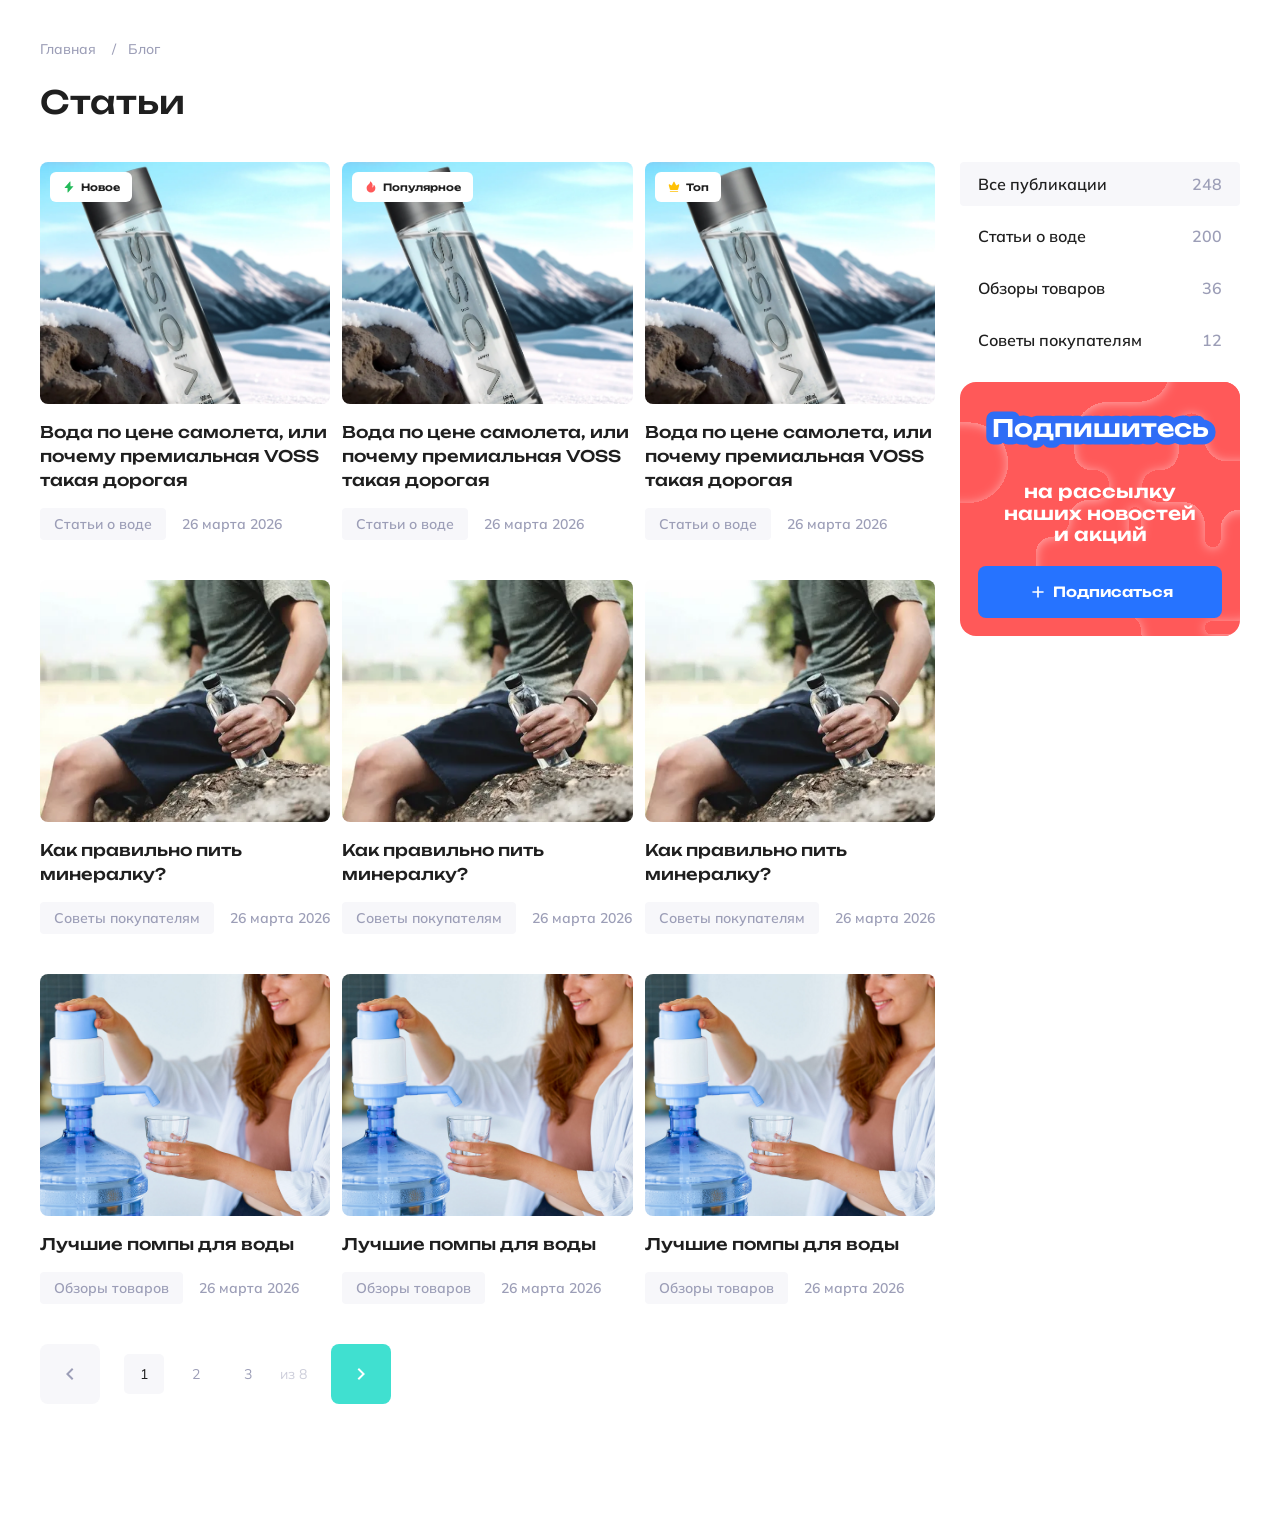
==== index.html @ f6b93a44 "rename for vercel test" ====
<!doctype html>
<html lang="en">
  <head>
    <meta charset="UTF-8" />
    <meta name="viewport" content="width=device-width, initial-scale=1.0" />
    <title>Document</title>
    <link rel="stylesheet" href="/styles/main.css" />
    <link rel="stylesheet" href="/styles/blog.css" />
  </head>
  <body>
    <main class="main">
      <div class="container">
        <nav>
          <ul class="breadcrumbs">
            <li>
              <a href="/">Главная</a>
            </li>
            <li>Блог</li>
          </ul>
        </nav>
        <section class="blog">
          <h1 class="blog-title">Статьи</h1>
          <div class="blog-container">
            <div class="blog-list-wrapper">
              <ul class="blog-list">
                <li>
                  <article itemscope itemtype="https://schema.org/Article">
                    <link
                      itemprop="url"
                      href="https://example.com/blog/voss-premium-water"
                    />
                    <div
                      itemprop="publisher"
                      itemscope
                      itemtype="https://schema.org/Organization"
                    >
                      <meta itemprop="name" content="getwola" />
                    </div>
                    <a class="blog-item" href="">
                      <div class="blog-item-image">
                        <span class="blog-item-tag new">Новое</span>
                        <img
                          src="/assets/images/voss.webp"
                          alt="Вода по цене самолета, или почему премиальная VOSS такая дорогая"
                          itemprop="image"
                        />
                      </div>
                      <h2 class="blog-item-title" itemprop="headline">
                        Вода по цене самолета, или почему премиальная VOSS такая
                        дорогая
                      </h2>
                      <div class="blog-item-details">
                        <span
                          class="blog-item-category"
                          itemprop="articleSection"
                        >
                          Статьи о воде
                        </span>
                        <time
                          datetime="2026-03-26"
                          class="blog-item-date"
                          itemprop="datePublished"
                          >26 марта 2026</time
                        >
                      </div>
                    </a>
                  </article>
                </li>
                <li>
                  <article itemscope itemtype="https://schema.org/Article">
                    <link
                      itemprop="url"
                      href="https://example.com/blog/voss-premium-water"
                    />
                    <div
                      itemprop="publisher"
                      itemscope
                      itemtype="https://schema.org/Organization"
                    >
                      <meta itemprop="name" content="getwola" />
                    </div>
                    <a class="blog-item" href="">
                      <div class="blog-item-image">
                        <span class="blog-item-tag popular">Популярное</span>
                        <img
                          src="/assets/images/voss.webp"
                          alt="Вода по цене самолета, или почему премиальная VOSS такая дорогая"
                          itemprop="image"
                        />
                      </div>
                      <h2 class="blog-item-title" itemprop="headline">
                        Вода по цене самолета, или почему премиальная VOSS такая
                        дорогая
                      </h2>
                      <div class="blog-item-details">
                        <span
                          class="blog-item-category"
                          itemprop="articleSection"
                        >
                          Статьи о воде
                        </span>
                        <time
                          datetime="2026-03-26"
                          class="blog-item-date"
                          itemprop="datePublished"
                          >26 марта 2026</time
                        >
                      </div>
                    </a>
                  </article>
                </li>
                <li>
                  <article itemscope itemtype="https://schema.org/Article">
                    <link
                      itemprop="url"
                      href="https://example.com/blog/voss-premium-water"
                    />
                    <div
                      itemprop="publisher"
                      itemscope
                      itemtype="https://schema.org/Organization"
                    >
                      <meta itemprop="name" content="getwola" />
                    </div>
                    <a class="blog-item" href="">
                      <div class="blog-item-image">
                        <span class="blog-item-tag top">Топ</span>
                        <img
                          src="/assets/images/voss.webp"
                          alt="Вода по цене самолета, или почему премиальная VOSS такая дорогая"
                          itemprop="image"
                        />
                      </div>
                      <h2 class="blog-item-title" itemprop="headline">
                        Вода по цене самолета, или почему премиальная VOSS такая
                        дорогая
                      </h2>
                      <div class="blog-item-details">
                        <span
                          class="blog-item-category"
                          itemprop="articleSection"
                        >
                          Статьи о воде
                        </span>
                        <time
                          datetime="2026-03-26"
                          class="blog-item-date"
                          itemprop="datePublished"
                          >26 марта 2026</time
                        >
                      </div>
                    </a>
                  </article>
                </li>
                <li>
                  <article itemscope itemtype="https://schema.org/Article">
                    <link
                      itemprop="url"
                      href="https://example.com/blog/voss-premium-water"
                    />
                    <div
                      itemprop="publisher"
                      itemscope
                      itemtype="https://schema.org/Organization"
                    >
                      <meta itemprop="name" content="getwola" />
                    </div>
                    <a class="blog-item" href="">
                      <div class="blog-item-image">
                        <img
                          src="/assets/images/bottle.webp"
                          alt="Как правильно пить минералку?"
                          itemprop="image"
                        />
                      </div>
                      <h2 class="blog-item-title" itemprop="headline">
                        Как правильно пить минералку?
                      </h2>
                      <div class="blog-item-details">
                        <span
                          class="blog-item-category"
                          itemprop="articleSection"
                        >
                          Советы покупателям
                        </span>
                        <time
                          datetime="2026-03-26"
                          class="blog-item-date"
                          itemprop="datePublished"
                          >26 марта 2026</time
                        >
                      </div>
                    </a>
                  </article>
                </li>
                <li>
                  <article itemscope itemtype="https://schema.org/Article">
                    <link
                      itemprop="url"
                      href="https://example.com/blog/voss-premium-water"
                    />
                    <div
                      itemprop="publisher"
                      itemscope
                      itemtype="https://schema.org/Organization"
                    >
                      <meta itemprop="name" content="getwola" />
                    </div>
                    <a class="blog-item" href="">
                      <div class="blog-item-image">
                        <img
                          src="/assets/images/bottle.webp"
                          alt="Как правильно пить минералку?"
                          itemprop="image"
                        />
                      </div>
                      <h2 class="blog-item-title" itemprop="headline">
                        Как правильно пить минералку?
                      </h2>
                      <div class="blog-item-details">
                        <span
                          class="blog-item-category"
                          itemprop="articleSection"
                        >
                          Советы покупателям
                        </span>
                        <time
                          datetime="2026-03-26"
                          class="blog-item-date"
                          itemprop="datePublished"
                          >26 марта 2026</time
                        >
                      </div>
                    </a>
                  </article>
                </li>
                <li>
                  <article itemscope itemtype="https://schema.org/Article">
                    <link
                      itemprop="url"
                      href="https://example.com/blog/voss-premium-water"
                    />
                    <div
                      itemprop="publisher"
                      itemscope
                      itemtype="https://schema.org/Organization"
                    >
                      <meta itemprop="name" content="getwola" />
                    </div>
                    <a class="blog-item" href="">
                      <div class="blog-item-image">
                        <img
                          src="/assets/images/bottle.webp"
                          alt="Как правильно пить минералку?"
                          itemprop="image"
                        />
                      </div>
                      <h2 class="blog-item-title" itemprop="headline">
                        Как правильно пить минералку?
                      </h2>
                      <div class="blog-item-details">
                        <span
                          class="blog-item-category"
                          itemprop="articleSection"
                        >
                          Советы покупателям
                        </span>
                        <time
                          datetime="2026-03-26"
                          class="blog-item-date"
                          itemprop="datePublished"
                          >26 марта 2026</time
                        >
                      </div>
                    </a>
                  </article>
                </li>
                <li>
                  <article itemscope itemtype="https://schema.org/Article">
                    <link
                      itemprop="url"
                      href="https://example.com/blog/voss-premium-water"
                    />
                    <div
                      itemprop="publisher"
                      itemscope
                      itemtype="https://schema.org/Organization"
                    >
                      <meta itemprop="name" content="getwola" />
                    </div>
                    <a class="blog-item" href="">
                      <div class="blog-item-image">
                        <img
                          src="/assets/images/pump.png"
                          alt="Лучшие помпы для воды"
                          itemprop="image"
                        />
                      </div>
                      <h2 class="blog-item-title" itemprop="headline">
                        Лучшие помпы для воды
                      </h2>
                      <div class="blog-item-details">
                        <span
                          class="blog-item-category"
                          itemprop="articleSection"
                        >
                          Обзоры товаров
                        </span>
                        <time
                          datetime="2026-03-26"
                          class="blog-item-date"
                          itemprop="datePublished"
                          >26 марта 2026</time
                        >
                      </div>
                    </a>
                  </article>
                </li>
                <li>
                  <article itemscope itemtype="https://schema.org/Article">
                    <link
                      itemprop="url"
                      href="https://example.com/blog/voss-premium-water"
                    />
                    <div
                      itemprop="publisher"
                      itemscope
                      itemtype="https://schema.org/Organization"
                    >
                      <meta itemprop="name" content="getwola" />
                    </div>
                    <a class="blog-item" href="">
                      <div class="blog-item-image">
                        <img
                          src="/assets/images/pump.png"
                          alt="Лучшие помпы для воды"
                          itemprop="image"
                        />
                      </div>
                      <h2 class="blog-item-title" itemprop="headline">
                        Лучшие помпы для воды
                      </h2>
                      <div class="blog-item-details">
                        <span
                          class="blog-item-category"
                          itemprop="articleSection"
                        >
                          Обзоры товаров
                        </span>
                        <time
                          datetime="2026-03-26"
                          class="blog-item-date"
                          itemprop="datePublished"
                          >26 марта 2026</time
                        >
                      </div>
                    </a>
                  </article>
                </li>
                <li>
                  <article itemscope itemtype="https://schema.org/Article">
                    <link
                      itemprop="url"
                      href="https://example.com/blog/voss-premium-water"
                    />
                    <div
                      itemprop="publisher"
                      itemscope
                      itemtype="https://schema.org/Organization"
                    >
                      <meta itemprop="name" content="getwola" />
                    </div>
                    <a class="blog-item" href="">
                      <div class="blog-item-image">
                        <img
                          src="/assets/images/pump.png"
                          alt="Лучшие помпы для воды"
                          itemprop="image"
                        />
                      </div>
                      <h2 class="blog-item-title" itemprop="headline">
                        Лучшие помпы для воды
                      </h2>
                      <div class="blog-item-details">
                        <span
                          class="blog-item-category"
                          itemprop="articleSection"
                        >
                          Обзоры товаров
                        </span>
                        <time
                          datetime="2026-03-26"
                          class="blog-item-date"
                          itemprop="datePublished"
                          >26 марта 2026</time
                        >
                      </div>
                    </a>
                  </article>
                </li>
              </ul>
              <nav
                class="blog-pagination"
                aria-label="Навигация по страницам блога"
              >
                <a
                  class="blog-pagination-button back disabled"
                  href="#"
                  tabindex="-1"
                  title="Назад"
                  ><svg
                    width="24"
                    height="24"
                    viewBox="0 0 24 24"
                    fill="none"
                    xmlns="http://www.w3.org/2000/svg"
                  >
                    <path
                      d="M8.58997 16.5901L13.17 12.0001L8.58997 7.41012L9.99997 6.00012L16 12.0001L9.99997 18.0001L8.58997 16.5901Z"
                      fill="white"
                    />
                  </svg>
                </a>
                <ul class="blog-pagination-links">
                  <li>
                    <a
                      class="blog-pagination-current"
                      href="?page=1"
                      aria-current="page"
                      >1</a
                    >
                  </li>
                  <li>
                    <a href="?page=2">2</a>
                  </li>

                  <li>
                    <a href="?page=3">3</a>
                  </li>
                  <li>
                    <span class="blog-pagination-total"> из 8</span>
                  </li>
                </ul>
                <a class="blog-pagination-button" href="?page=2" title="Вперёд">
                  <svg
                    width="24"
                    height="24"
                    viewBox="0 0 24 24"
                    fill="none"
                    xmlns="http://www.w3.org/2000/svg"
                  >
                    <path
                      d="M8.58997 16.5901L13.17 12.0001L8.58997 7.41012L9.99997 6.00012L16 12.0001L9.99997 18.0001L8.58997 16.5901Z"
                      fill="white"
                    />
                  </svg>
                </a>
              </nav>
            </div>
            <div class="blog-filters-wrapper">
              <ul class="blog-filters">
                <li>
                  <a class="blog-filters-item active" href="#"
                    >Все публикации <span class="quantity">248</span></a
                  >
                </li>
                <li>
                  <a class="blog-filters-item" href="#"
                    >Статьи о воде <span class="quantity">200</span></a
                  >
                </li>
                <li>
                  <a class="blog-filters-item" href="#"
                    >Обзоры товаров <span class="quantity">36</span></a
                  >
                </li>
                <li>
                  <a class="blog-filters-item" href="#"
                    >Советы покупателям <span class="quantity">12</span></a
                  >
                </li>
              </ul>
              <div class="subscribe">
                <svg aria-label="Подпишитесь" role="img" viewBox="0 0 800 200">
                  <text
                    x="50%"
                    y="50%"
                    dominant-baseline="middle"
                    text-anchor="middle"
                    font-size="80"
                    font-weight="600"
                    fill="white"
                    stroke="#2f6df6"
                    stroke-width="49"
                    stroke-linejoin="round"
                    stroke-linecap="round"
                    paint-order="stroke"
                  >
                    Подпишитесь
                  </text>
                </svg>

                <p class="subscribe-text">
                  на рассылку <br />
                  наших новостей <br />
                  и акций
                </p>
                <button class="subscribe-button">Подписаться</button>
              </div>
            </div>
          </div>
        </section>
      </div>
    </main>
  </body>
</html>
---- styles/main.css ----
@font-face {
  font-family: Mulish;
  font-display: swap;
  src: url("/assets/fonts/Mulish-Bold.woff2") format("woff2");
  font-weight: 700;
  font-style: normal;
}

@font-face {
  font-family: Mulish;
  font-display: swap;
  src: url("/assets/fonts/Mulish-Medium.woff2") format("woff2");
  font-weight: 500;
  font-style: normal;
}

@font-face {
  font-family: Mulish;
  font-display: swap;
  src: url("/assets/fonts/Mulish-Regular.woff2") format("woff2");
  font-weight: 400;
  font-style: normal;
}

@font-face {
  font-family: Mulish;
  font-display: swap;
  src: url("/assets/fonts/Mulish-SemiBold.woff2") format("woff2");
  font-weight: 600;
  font-style: normal;
}

@font-face {
  font-family: Unbounded;
  font-display: swap;
  src: url("/assets/fonts/Unbounded-Bold.woff2") format("woff2");
  font-weight: 700;
  font-style: normal;
}

@font-face {
  font-family: Unbounded;
  font-display: swap;
  src: url("/assets/fonts/Unbounded-ExtraBold.woff2") format("woff2");
  font-weight: 800;
  font-style: normal;
}

@font-face {
  font-family: Unbounded;
  font-display: swap;
  src: url("/assets/fonts/Unbounded-Medium.woff2") format("woff2");
  font-weight: 500;
  font-style: normal;
}

@font-face {
  font-family: Unbounded;
  font-display: swap;
  src: url("/assets/fonts/Unbounded-SemiBold.woff2") format("woff2");
  font-weight: 600;
  font-style: normal;
}

* {
  padding: 0;
  margin: 0;
  box-sizing: border-box;
}

a {
  text-decoration: none;
  color: inherit;
}

ul,
li {
  list-style: none;
}

:root {
  --font-primary: "Unbounded";
  --font-secondary: "Mulish";
  --color-blue: #2673ff;
  --color-pink: #ff5959;
  --color-green: #22ba59;
  --color-accent: #40e0d0;
  --color-grey: #9c9eb7;
  --color-lightgrey: #f7f7fa;
  --color-text: #1f1f1f;
  --color-text-secondary: #737373;
  scroll-behavior: smooth;
}

.main {
  padding-block: 40px;
}

.container {
  padding-inline: 60px;
}

.breadcrumbs {
  display: flex;
  gap: 12px;
  font-family: var(--font-secondary);
  font-weight: 500;
  font-size: 14px;
  color: var(--color-grey);
}

.breadcrumbs li a {
  transition: 0.3s ease;
}

@media (any-hover: hover) {
  .breadcrumbs li a:hover {
    color: var(--color-text);
  }
}

.breadcrumbs li:not(:last-of-type)::after {
  content: "/";
  margin-left: 12px;
}

.subscribe {
  font-family: var(--font-primary);
  display: flex;
  flex-direction: column;
  align-items: center;
  text-align: center;
  padding: 18px;
  gap: 20px;
  color: white;
  background-color: var(--color-pink);
  position: relative;
  overflow: hidden;
  border-radius: 16px;
}

.subscribe::after {
  content: "";
  display: inline-block;
  width: 100%;
  height: 100%;
  position: absolute;
  top: 0;
  left: 0;
  background: url(/assets/icons/union.svg) center/cover no-repeat;
}

.subscribe > * {
  position: relative;
  z-index: 100;
}

.subscribe > svg {
  max-width: 245px;
}

.subscribe-text {
  font-size: 18px;
  line-height: 120%;
  font-weight: 600;
  position: relative;
}

.subscribe-button {
  width: 100%;
  font-family: inherit;
  color: inherit;
  display: inline-flex;
  align-items: center;
  justify-content: center;
  padding-block: 16px;
  border: none;
  border-radius: 8px;
  gap: 5px;
  font-size: 14px;
  font-weight: 600;
  background-color: var(--color-blue);
}

.subscribe-button::before {
  content: "";
  display: inline-block;
  width: 20px;
  aspect-ratio: 1;
  background: url(/assets/icons/plus.svg) center/contain no-repeat;
}

@media screen and (max-width: 1280px) {
  .container {
    padding-inline: 40px;
  }
}

@media screen and (max-width: 1024px) {
  .container {
    padding-inline: 30px;
  }
}

@media screen and (max-width: 768px) {
  .main {
    padding-block: 24px;
  }

  .container {
    padding-inline: 20px;
  }
}

@media screen and (max-width: 480px) {
  .container {
    padding-inline: 12px;
  }
}
---- styles/blog.css ----
.blog {
  padding-block: 24px 40px;
}

.blog-title {
  font-family: var(--font-primary);
  color: var(--color-text);
  font-weight: 500;
  font-size: 32px;
}

.blog-container {
  display: grid;
  grid-template-columns: auto 280px;
  gap: 40px;
  padding-block: 40px;
}

.blog-list-wrapper {
  display: flex;
  flex-direction: column;
  gap: 40px;
}

.blog-list {
  width: 100%;
  display: grid;
  grid-template-columns: minmax(0, 1fr) minmax(0, 1fr) minmax(0, 1fr);
  column-gap: 12px;
  row-gap: 40px;
}

.blog-item {
  max-width: 320px;
  width: 100%;
  height: 100%;
  display: flex;
  flex-direction: column;
  gap: 16px;
}

.blog-item-image {
  width: 100%;
  aspect-ratio: 1.78;
  overflow: hidden;
  border-radius: 8px;
  position: relative;
}

.blog-item-image img {
  width: 100%;
  height: 100%;
  object-fit: cover;
}

.blog-item-tag {
  position: absolute;
  top: 10px;
  left: 10px;
  display: inline-flex;
  background-color: white;
  color: var(--color-text);
  padding: 8px 12px;
  align-items: center;
  gap: 5px;
  font-family: var(--font-primary);
  font-weight: 600;
  font-size: 10px;
  line-height: 120%;
  border-radius: 6px;
}

.blog-item-tag::before {
  content: "";
  width: 14px;
  aspect-ratio: 1;
  display: inline-block;
}

.blog-item-tag.new::before {
  background: url(/assets/icons/new.svg) center/contain no-repeat;
}

.blog-item-tag.popular::before {
  background: url(/assets/icons/fire.svg) center/contain no-repeat;
}

.blog-item-tag.top::before {
  background: url(/assets/icons/crown.svg) center/contain no-repeat;
}

.blog-item-title {
  color: var(--color-text);
  font-family: var(--font-primary);
  font-weight: 500;
  font-size: 16px;
  line-height: 24px;
}

.blog-item-details {
  display: flex;
  align-items: center;
  gap: 16px;
  flex-wrap: wrap;
  font-family: var(--font-secondary);
  color: var(--color-grey);
  font-weight: 600;
  font-size: 14px;
  line-height: 20px;
}

.blog-item-category {
  border-radius: 4px;
  padding: 6px 14px;
  background-color: var(--color-lightgrey);
}

.blog-pagination {
  display: flex;
  align-items: center;
  gap: 24px;
  width: fit-content;
}

.blog-pagination-button {
  width: 60px;
  aspect-ratio: 1;
  display: inline-flex;
  align-items: center;
  justify-content: center;
  background-color: var(--color-accent);
  border-radius: 8px;
  transition: 0.3s ease;
}

.blog-pagination-button.back svg {
  transform: rotate(180deg);
}

.blog-pagination-button.disabled {
  background-color: var(--color-lightgrey);
  pointer-events: none;
}

.blog-pagination-button.disabled svg path {
  fill: var(--color-grey);
}

.blog-pagination-links {
  display: flex;
  align-items: center;
  gap: 12px;
  font-family: var(--font-secondary);
  font-size: 14px;
  font-weight: 400;
  color: var(--color-grey);
}

.blog-pagination-links li a {
  width: 40px;
  aspect-ratio: 1;
  display: inline-flex;
  align-items: center;
  justify-content: center;
  border-radius: 5px;
  transition: 0.3s ease;
}

.blog-pagination-current {
  background-color: var(--color-lightgrey);
  color: var(--color-text);
}

.blog-pagination-total {
  opacity: 0.5;
}

@media (any-hover: hover) {
  .blog-pagination-button:hover {
    opacity: 0.7;
  }

  .blog-pagination-links li a:hover {
    background-color: var(--color-lightgrey);
  }
}

.blog-filters-wrapper {
  width: 100%;
  display: flex;
  flex-direction: column;
  gap: 20px;
  position: sticky;
  top: 40px;
  max-height: fit-content;
}

.blog-filters {
  display: flex;
  flex-direction: column;
  gap: 8px;
  background-color: white;
}

.blog-filters-item {
  width: 100%;
  padding: 12px 18px;
  display: inline-flex;
  align-items: center;
  justify-content: space-between;
  font-family: var(--font-secondary);
  font-size: 16px;
  line-height: 20px;
  font-weight: 600;
  color: var(--color-text);
  border-radius: 4px;
}

.blog-filters-item.active {
  background-color: var(--color-lightgrey);
}

.blog-filters-item .quantity {
  color: var(--color-grey);
}

@media screen and (min-width: 1600px) {
  .blog-list {
    grid-template-columns: minmax(0, 1fr) minmax(0, 1fr) minmax(0, 1fr) minmax(
        0,
        1fr
      );
  }
}

@media screen and (max-width: 1280px) {
  .blog-container {
    gap: 25px;
  }
  .blog-item-image {
    aspect-ratio: 1.2;
  }
}

@media screen and (max-width: 1024px) {
  .blog-container {
    grid-template-columns: auto 250px;
  }

  .blog-list {
    grid-template-columns: minmax(0, 1fr) minmax(0, 1fr);
  }
}

@media screen and (max-width: 768px) {
  .blog-container {
    display: flex;
    flex-direction: column-reverse;
    padding-block: 24px;
  }

  .blog-list {
    grid-template-columns: 1fr;
  }

  .blog-item {
    max-width: 100%;
  }

  .blog-item-image {
    aspect-ratio: 1.78;
  }

  .blog-filters-wrapper {
    position: static;
  }

  .blog-filters {
    flex-direction: row;
    gap: 0;
    overflow-x: scroll;
    padding-bottom: 15px;
    max-width: 100%;
  }

  .blog-filters-item {
    min-width: fit-content;
    flex-wrap: nowrap;
    text-wrap: nowrap;
    gap: 10px;
  }
}

@media screen and (max-width: 480px) {
  .blog-filters-wrapper,
  .blog-list-wrapper {
    gap: 24px;
  }

  .blog {
    padding-bottom: 24px;
  }
}

@media screen and (max-width: 375px) {
  .blog-pagination {
    justify-content: space-between;
  }

  .blog-pagination-links {
    gap: 8px;
  }

  .blog-pagination-button {
    width: 40px;
  }
}
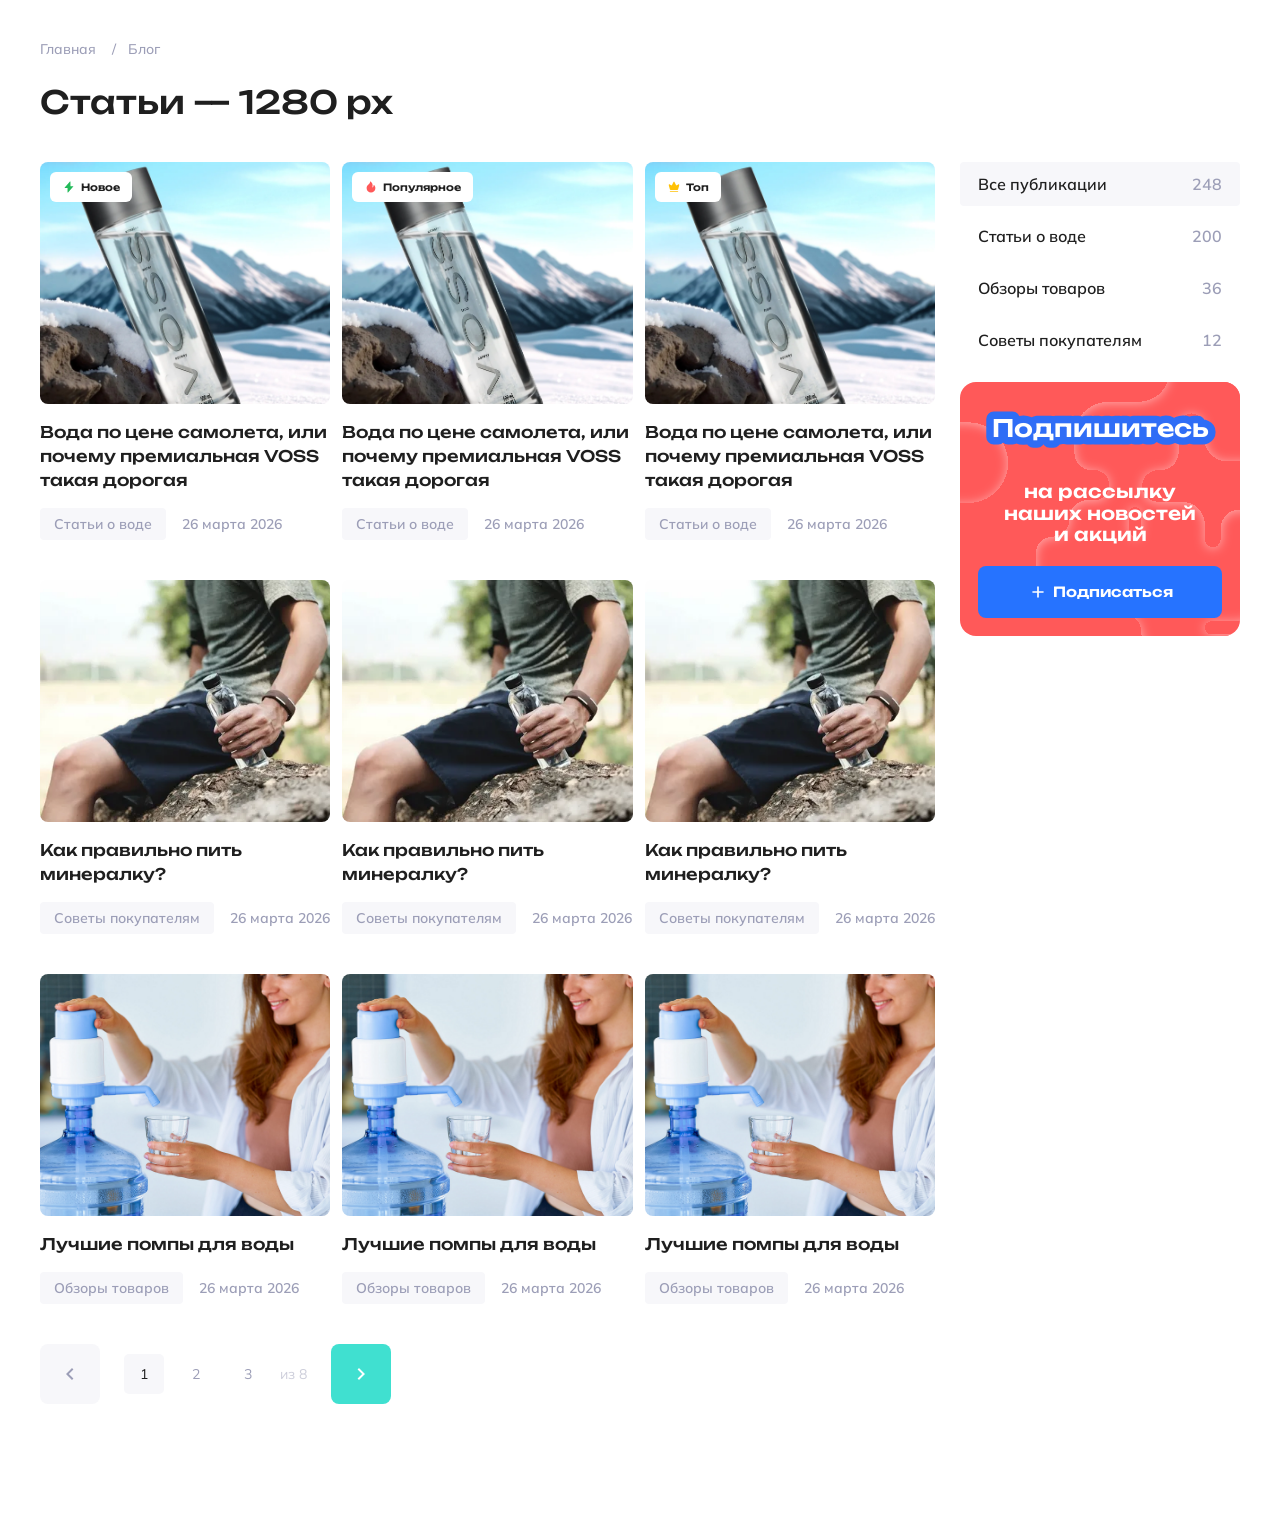
==== commit 004117eb: "width" ====
--- a/index.html
+++ b/index.html
@@ -512,5 +512,18 @@
         </section>
       </div>
     </main>
+    <script>
+      (function () {
+        const title = document.querySelector(".blog-title");
+        if (!title) return;
+
+        function showWidth() {
+          title.textContent = "Статьи — " + window.innerWidth + " px";
+        }
+
+        showWidth();
+        window.addEventListener("resize", showWidth);
+      })();
+    </script>
   </body>
 </html>
--- a/styles/main.css
+++ b/styles/main.css
@@ -76,6 +76,8 @@
 ul,
 li {
   list-style: none;
+  padding: 0;
+  margin: 0;
 }
 
 :root {
@@ -92,6 +94,10 @@
   scroll-behavior: smooth;
 }
 
+body {
+  font-family: var(--font-secondary);
+}
+
 .main {
   padding-block: 40px;
 }
@@ -102,7 +108,8 @@
 
 .breadcrumbs {
   display: flex;
-  gap: 12px;
+  flex-wrap: wrap;
+  column-gap: 12px;
   font-family: var(--font-secondary);
   font-weight: 500;
   font-size: 14px;
@@ -116,6 +123,7 @@
 @media (any-hover: hover) {
   .breadcrumbs li a:hover {
     color: var(--color-text);
+    text-decoration: underline;
   }
 }
 
@@ -164,6 +172,7 @@
   line-height: 120%;
   font-weight: 600;
   position: relative;
+  text-align: center;
 }
 
 .subscribe-button {
--- a/styles/blog.css
+++ b/styles/blog.css
@@ -279,7 +279,6 @@
     flex-direction: row;
     gap: 0;
     overflow-x: scroll;
-    padding-bottom: 15px;
     max-width: 100%;
   }
 
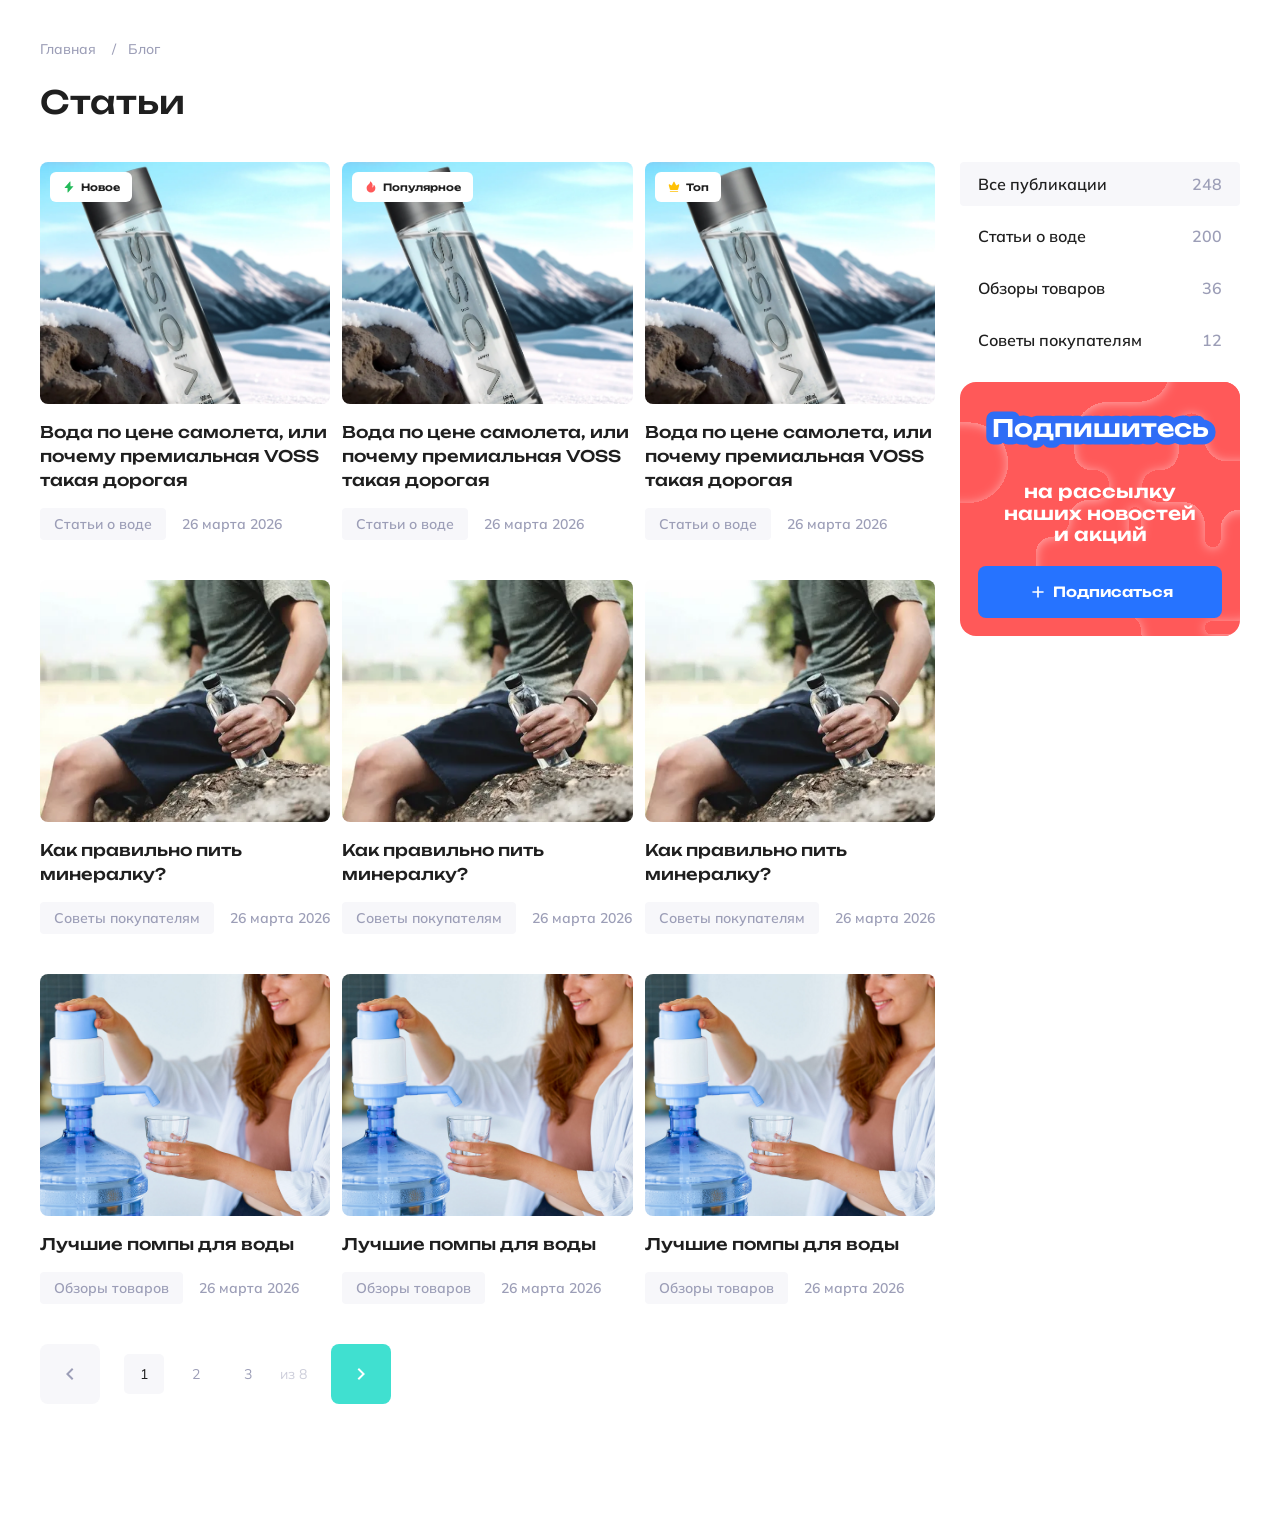
==== commit c38731e2: "blog-list style fixed" ====
--- a/index.html
+++ b/index.html
@@ -512,18 +512,5 @@
         </section>
       </div>
     </main>
-    <script>
-      (function () {
-        const title = document.querySelector(".blog-title");
-        if (!title) return;
-
-        function showWidth() {
-          title.textContent = "Статьи — " + window.innerWidth + " px";
-        }
-
-        showWidth();
-        window.addEventListener("resize", showWidth);
-      })();
-    </script>
   </body>
 </html>
--- a/styles/blog.css
+++ b/styles/blog.css
@@ -25,7 +25,7 @@
 .blog-list {
   width: 100%;
   display: grid;
-  grid-template-columns: minmax(0, 1fr) minmax(0, 1fr) minmax(0, 1fr);
+  grid-template-columns: repeat(3, minmax(0, 1fr));
   column-gap: 12px;
   row-gap: 40px;
 }
@@ -226,10 +226,19 @@
 
 @media screen and (min-width: 1600px) {
   .blog-list {
-    grid-template-columns: minmax(0, 1fr) minmax(0, 1fr) minmax(0, 1fr) minmax(
-        0,
-        1fr
-      );
+    grid-template-columns: repeat(4, minmax(0, 1fr));
+  }
+}
+
+@media screen and (min-width: 1980px) {
+  .blog-list {
+    grid-template-columns: repeat(5, minmax(0, 1fr));
+  }
+}
+
+@media screen and (min-width: 2280px) {
+  .blog-list {
+    grid-template-columns: repeat(6, minmax(0, 1fr));
   }
 }
 
@@ -248,7 +257,7 @@
   }
 
   .blog-list {
-    grid-template-columns: minmax(0, 1fr) minmax(0, 1fr);
+    grid-template-columns: repeat(2, minmax(0, 1fr));
   }
 }
 
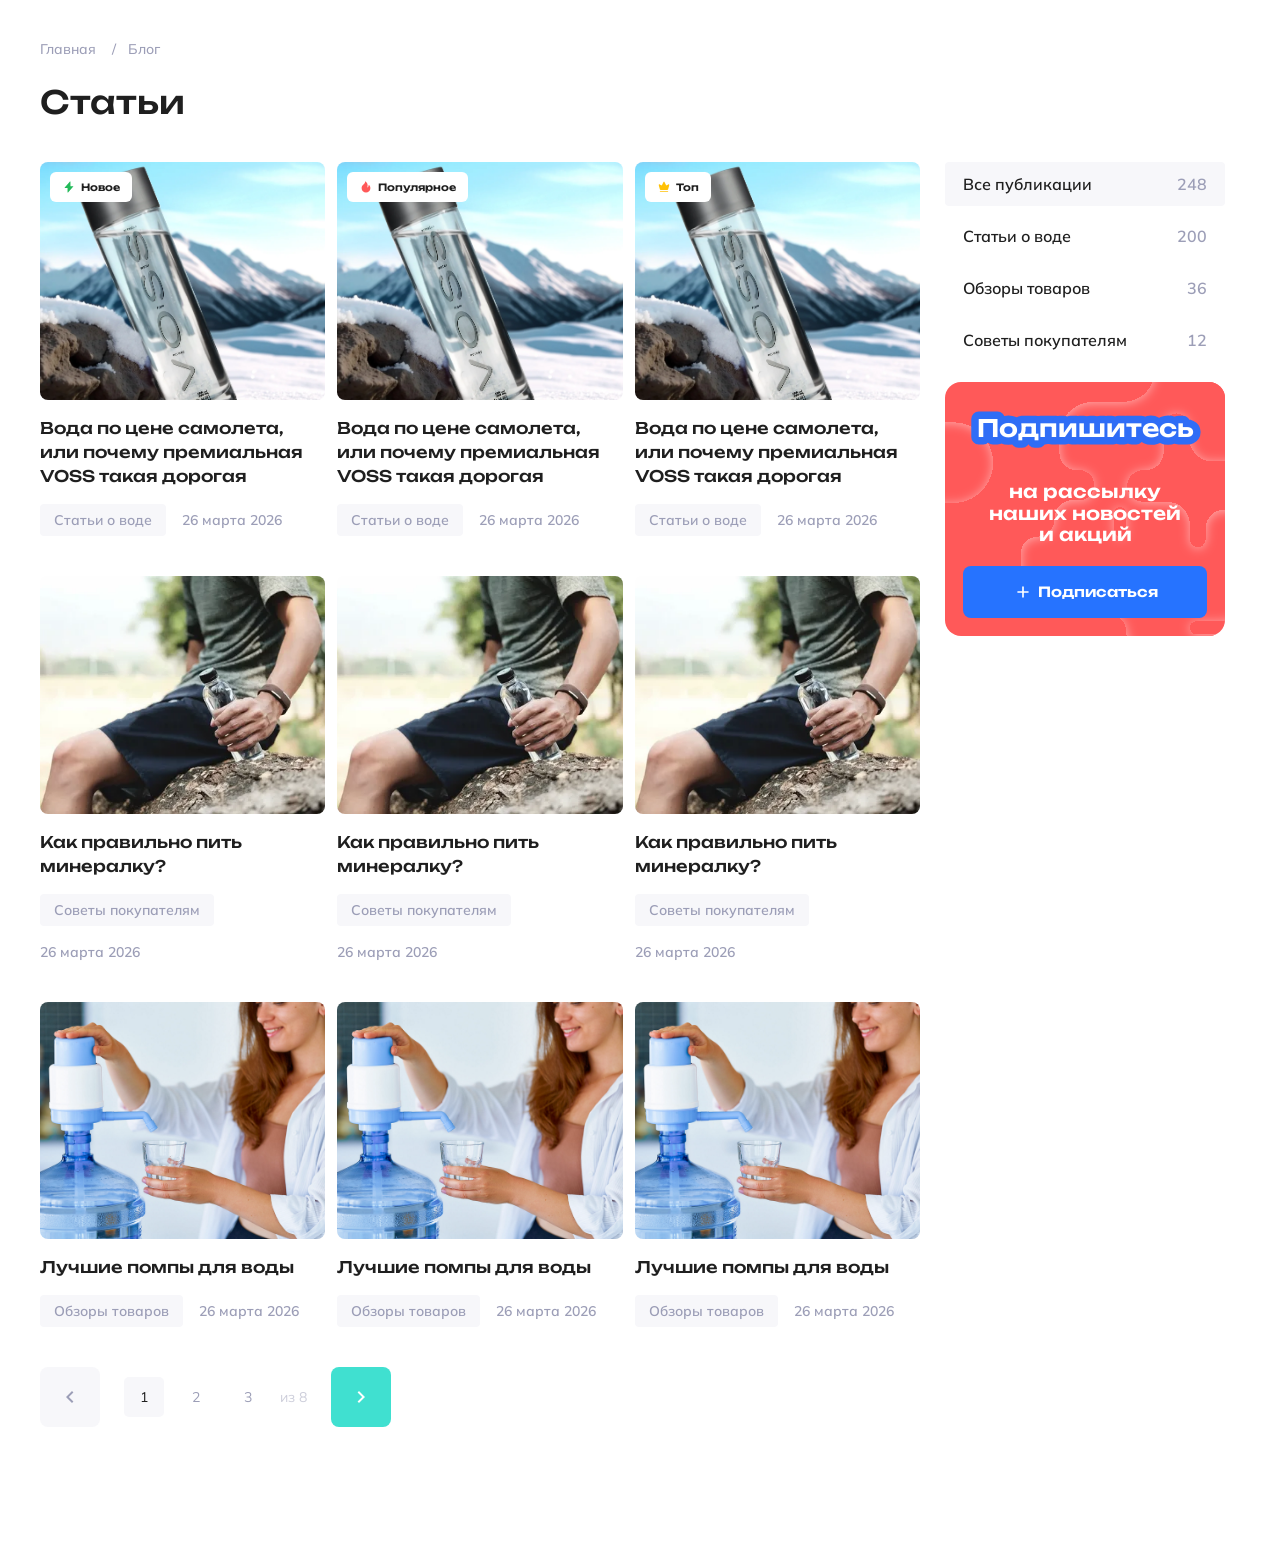
==== commit 13813c25: "modal form added" ====
--- a/index.html
+++ b/index.html
@@ -505,12 +505,60 @@
                   наших новостей <br />
                   и акций
                 </p>
-                <button class="subscribe-button">Подписаться</button>
+                <button
+                  id="open-modal-btn"
+                  type="button"
+                  class="subscribe-button"
+                >
+                  Подписаться
+                </button>
               </div>
             </div>
           </div>
         </section>
       </div>
     </main>
+    <div id="overlay" class="overlay" aria-hidden="true">
+      <div class="modal" role="dialog" aria-modal="true" aria-labelledby="modal-title">
+        <div class="modal-header">
+          <h2 id="modal-title" class="modal-title">
+            Подписка <br />
+            на рассылку
+          </h2>
+          <button id="close-modal-btn" type="button" class="modal-close-btn">
+            <svg
+              width="20"
+              height="20"
+              viewBox="0 0 20 20"
+              fill="none"
+              xmlns="http://www.w3.org/2000/svg"
+            >
+              <path
+                fill-rule="evenodd"
+                clip-rule="evenodd"
+                d="M5.24408 5.24408C5.56951 4.91864 6.09715 4.91864 6.42259 5.24408L10 8.82149L13.5774 5.24408C13.9028 4.91864 14.4305 4.91864 14.7559 5.24408C15.0814 5.56951 15.0814 6.09715 14.7559 6.42259L11.1785 10L14.7559 13.5774C15.0814 13.9028 15.0814 14.4305 14.7559 14.7559C14.4305 15.0814 13.9028 15.0814 13.5774 14.7559L10 11.1785L6.42259 14.7559C6.09715 15.0814 5.56951 15.0814 5.24408 14.7559C4.91864 14.4305 4.91864 13.9028 5.24408 13.5774L8.82149 10L5.24408 6.42259C4.91864 6.09715 4.91864 5.56951 5.24408 5.24408Z"
+                fill="#5B5C70"
+              />
+            </svg>
+          </button>
+        </div>
+        <form id="modal-form" action="" class="modal-form">
+          <label for="email" class="visually-hidden">Email </label>
+          <div class="modal-input-wrapper">
+            <input id="email" name="email" type="email" placeholder="Email" />
+            <span class="modal-input-label">Email</span>
+          </div>
+          <label class="modal-policy">
+            <input type="checkbox" name="checkbox" />
+            <p>
+              Я ознакомлен и принимаю условия
+              <a href="">обработки персональных данных</a>
+            </p>
+          </label>
+          <button class="modal-submit-btn" type="submit">Подписаться</button>
+        </form>
+      </div>
+    </div>
+    <script src="/modal.js" defer></script>
   </body>
 </html>
--- a/styles/main.css
+++ b/styles/main.css
@@ -92,10 +92,24 @@
   --color-text: #1f1f1f;
   --color-text-secondary: #737373;
   scroll-behavior: smooth;
+  scrollbar-gutter: stable;
 }
 
 body {
   font-family: var(--font-secondary);
+}
+
+.visually-hidden {
+  position: absolute;
+  width: 1px;
+  height: 1px;
+  padding: 0;
+  margin: -1px;
+  overflow: hidden;
+  clip: rect(0, 0, 0, 0);
+  clip-path: inset(50%);
+  white-space: nowrap;
+  border: 0;
 }
 
 .main {
@@ -189,6 +203,8 @@
   font-size: 14px;
   font-weight: 600;
   background-color: var(--color-blue);
+  cursor: pointer;
+  transition: 0.3s ease;
 }
 
 .subscribe-button::before {
@@ -199,6 +215,221 @@
   background: url(/assets/icons/plus.svg) center/contain no-repeat;
 }
 
+@media (any-hover: hover) {
+  .subscribe-button:hover {
+    transform: scale(1.05);
+  }
+}
+.overlay {
+  width: 100%;
+  height: 100%;
+  background-color: rgba(31, 31, 31, 0.75);
+  position: fixed;
+  top: 0;
+  left: 0;
+  z-index: 100;
+  display: flex;
+  align-items: center;
+  justify-content: center;
+  opacity: 0;
+  visibility: hidden;
+  pointer-events: none;
+  transition:
+    opacity 0.2s ease,
+    visibility 0.2s ease;
+}
+
+.overlay.is-open {
+  opacity: 1;
+  visibility: visible;
+  pointer-events: auto;
+}
+
+body.modal-open {
+  overflow: hidden;
+}
+
+.modal {
+  display: flex;
+  flex-direction: column;
+  gap: 16px;
+  background-color: white;
+  border-radius: 12px;
+  padding: 24px 12px 12px 12px;
+  width: 375px;
+  z-index: 200;
+}
+
+.modal-header {
+  display: flex;
+  align-items: flex-start;
+  justify-content: space-between;
+}
+
+.modal-title {
+  font-family: var(--font-primary);
+  font-size: 24px;
+  line-height: 32px;
+}
+
+.modal-close-btn {
+  width: 32px;
+  aspect-ratio: 1;
+  display: inline-flex;
+  align-items: center;
+  justify-content: center;
+  background-color: #f7f7fa;
+  border: 1px solid rgba(136, 136, 136, 0.2);
+  border-radius: 4px;
+  cursor: pointer;
+}
+
+.modal-form {
+  display: flex;
+  flex-direction: column;
+  gap: 16px;
+}
+
+.modal-form-error {
+  margin: 0;
+  font-size: 12px;
+  font-weight: 600;
+  line-height: 130%;
+  color: #c53030;
+}
+
+.modal-input-wrapper {
+  position: relative;
+}
+
+.modal-form input[type="email"] {
+  padding: 14px;
+  padding-bottom: 0;
+  width: 100%;
+  height: 60px;
+  color: var(--color-text);
+  font-family: var(--font-secondary);
+  font-size: 16px;
+  font-weight: 600;
+  border-radius: 8px;
+  background-color: #f7f7fa;
+  border: 1px solid rgba(136, 136, 136, 0.2);
+  transition: 0.3s ease;
+}
+
+.modal-form input:focus {
+  outline: none;
+  border-color: #888888;
+}
+.modal-form input::placeholder {
+  font-size: 16px;
+  color: var(--color-text-secondary);
+  font-weight: 600;
+  position: absolute;
+  top: 50%;
+  transform: translateY(-50%);
+  left: 16px;
+  transition: 0.1s ease;
+}
+
+.modal-form input:focus::placeholder {
+  opacity: 0;
+}
+
+.modal-input-label {
+  font-size: 12px;
+  color: var(--color-text-secondary);
+  font-weight: 600;
+  opacity: 0;
+  transform: translateY(100%);
+  position: absolute;
+  top: 10px;
+  left: 16px;
+  transition: 0.1s ease;
+}
+
+.modal-input-wrapper:has(input:focus) .modal-input-label {
+  opacity: 1;
+  transform: none;
+}
+
+.modal-policy {
+  display: flex;
+  align-items: center;
+  gap: 10px;
+  color: #888888;
+  font-size: 12px;
+  line-height: 130%;
+  font-weight: 600;
+}
+
+.modal-policy p {
+  max-width: 215px;
+}
+
+.modal-policy a {
+  text-decoration: underline;
+  transition: 0.3s ease;
+}
+
+.modal-form input[type="checkbox"] {
+  appearance: none;
+  -webkit-appearance: none;
+  -moz-appearance: none;
+  flex-shrink: 0;
+  width: 20px;
+  height: 20px;
+  margin: 0;
+  background-color: #f7f7fa;
+  background-image: none;
+  background-position: center;
+  background-repeat: no-repeat;
+  background-size: 12px 12px;
+  border: 1px solid rgba(136, 136, 136, 0.2);
+  border-radius: 4px;
+  cursor: pointer;
+  transition:
+    border-color 0.3s ease,
+    background-color 0.3s ease;
+  vertical-align: middle;
+}
+
+.modal-form input[type="checkbox"]:checked {
+  background-image: url(/assets/icons/check.svg);
+}
+
+.modal-form input[type="checkbox"]:focus-visible {
+  outline: 2px solid #888888;
+  outline-offset: 2px;
+}
+
+.modal-submit-btn {
+  width: 100%;
+  height: 52px;
+  display: inline-flex;
+  align-items: center;
+  justify-content: center;
+  background-color: var(--color-accent);
+  color: var(--color-text);
+  font-family: var(--font-secondary);
+  font-size: 16px;
+  font-weight: 600;
+  border: none;
+  border-radius: 8px;
+  transition: 0.3s ease;
+  cursor: pointer;
+}
+
+@media (any-hover: hover) {
+  .modal-policy a:hover {
+    color: var(--color-text);
+  }
+
+  .modal-submit-btn:hover {
+    opacity: 0.8;
+  }
+}
+
 @media screen and (max-width: 1280px) {
   .container {
     padding-inline: 40px;
@@ -225,4 +456,13 @@
   .container {
     padding-inline: 12px;
   }
-}
+
+  .modal {
+    position: absolute;
+    bottom: 0;
+    left: 0;
+    width: 100%;
+    border-bottom-left-radius: 0;
+    border-bottom-right-radius: 0;
+  }
+}
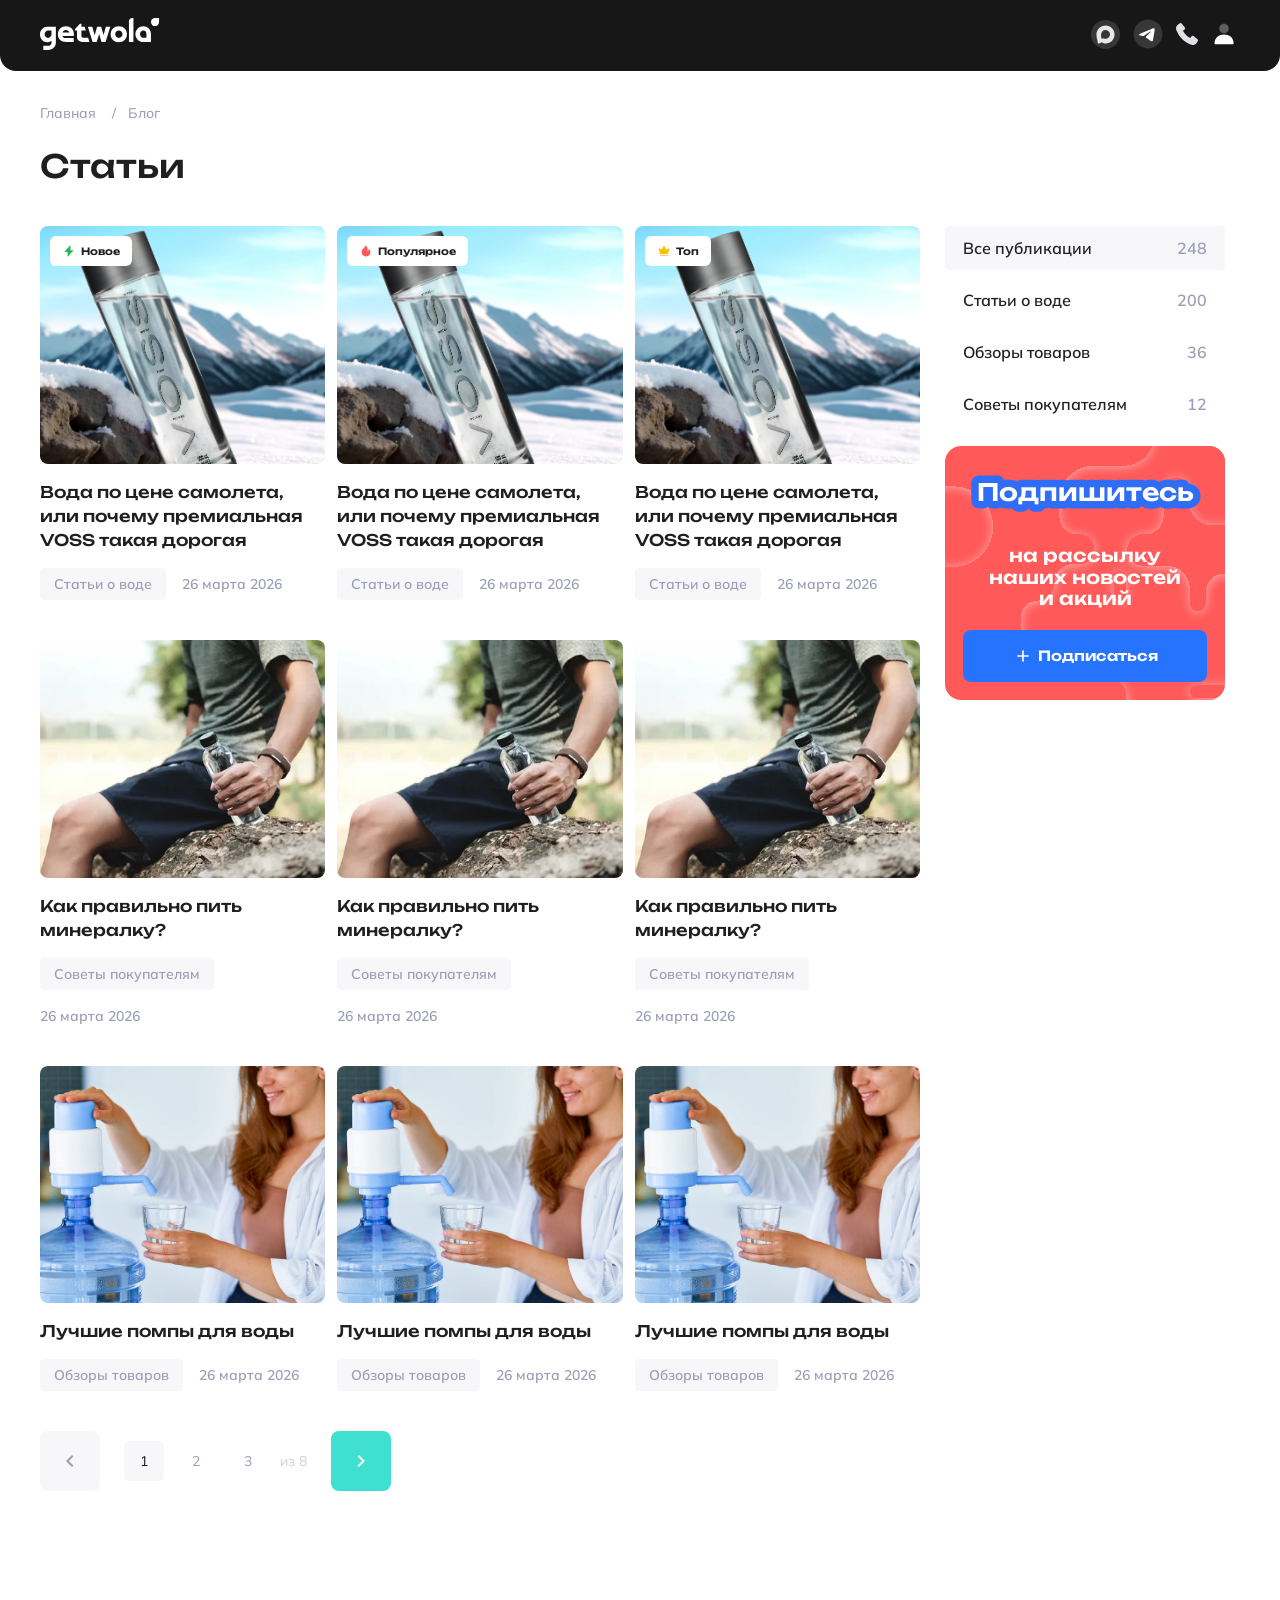
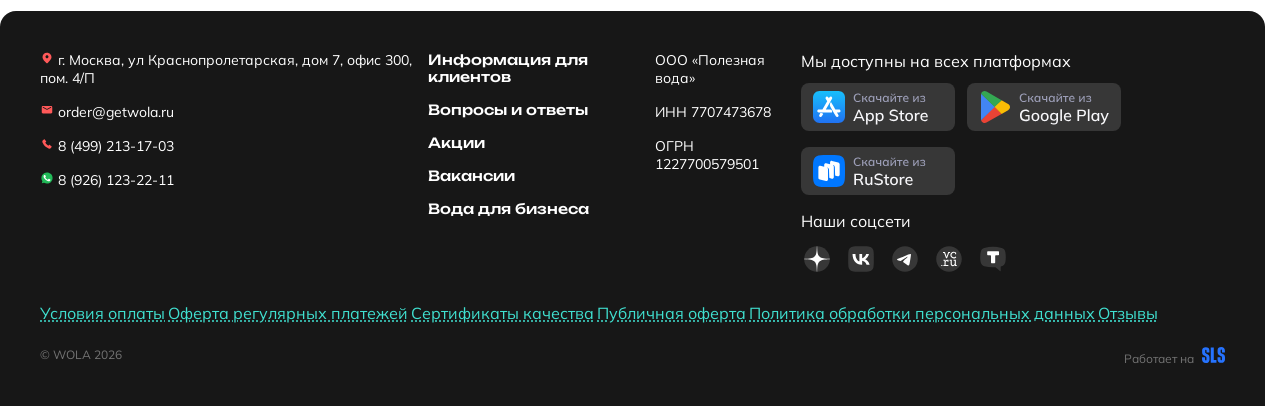
==== commit b3ee8ee8: "add header, footer, share pop-up" ====
--- a/index.html
+++ b/index.html
@@ -8,6 +8,124 @@
     <link rel="stylesheet" href="/styles/blog.css" />
   </head>
   <body>
+    <header class="header container">
+      <a href="https://getwola.ru/">
+        <img src="/assets/icons/logo.svg" alt="getwola" />
+      </a>
+      <nav class="header-nav">
+        <ul class="header-nav-list">
+          <li>
+            <a href="https://getwola.ru/page/info"> Информация для клиентов </a>
+          </li>
+          <li>
+            <a href="https://getwola.ru/page/faq"> Вопросы и ответы </a>
+          </li>
+          <li>
+            <a href="https://getwola.ru/page/stocks"> Акции </a>
+          </li>
+          <li>
+            <a href="https://work.getwola.ru/"> Вакансии </a>
+          </li>
+          <li>
+            <a href="https://b2b.getwola.ru/"> Вода для бизнеса </a>
+          </li>
+          <li>
+            <a class="active" href="#"> Блог </a>
+          </li>
+        </ul>
+      </nav>
+      <nav>
+        <ul class="header-nav-links">
+          <li>
+            <a
+              href="https://max.ru/id7707473678_bot"
+              rel="noopener noreferrer nofollow"
+              target="_blank"
+              ><svg
+                width="29"
+                height="29"
+                viewBox="0 0 16 16"
+                fill="none"
+                xmlns="http://www.w3.org/2000/svg"
+              >
+                <path
+                  d="M8 16C12.4183 16 16 12.4183 16 8C16 3.58172 12.4183 0 8 0C3.58172 0 0 3.58172 0 8C0 12.4183 3.58172 16 8 16Z"
+                  fill="#373737"
+                ></path>
+                <path
+                  fill-rule="evenodd"
+                  clip-rule="evenodd"
+                  d="M8.15915 5.46756C6.85088 5.39869 5.82996 6.30998 5.60483 7.73631C5.41839 8.91748 5.74894 10.3567 6.03167 10.4292C6.15159 10.4599 6.44017 10.2383 6.65012 10.0396C6.68959 10.0022 6.74928 9.99594 6.79557 10.0244C7.12285 10.2253 7.4934 10.3762 7.90192 10.3977C9.24501 10.4684 10.4352 9.41323 10.5056 8.06486C10.5759 6.7165 9.50224 5.53827 8.15915 5.46756ZM5.96836 12.3151C5.91771 12.2791 5.84792 12.2889 5.80547 12.3343C5.23807 12.9418 3.78594 13.368 3.71942 12.5388C3.71942 11.8892 3.57407 11.3417 3.41403 10.739C3.21803 10.0008 3 9.17965 3 7.9862C3 5.14027 5.32507 3 8.08183 3C10.8386 3 13 5.24477 13 8.01384C13 10.7829 10.7698 12.9724 8.10791 12.9724C7.16355 12.9724 6.70527 12.8389 5.96836 12.3151Z"
+                  fill="#E8E8E8"
+                ></path>
+              </svg>
+            </a>
+          </li>
+
+          <li>
+            <a
+              href="https://t.me/getwola_new_bot"
+              rel="opener noreferrer nofollow"
+              target="_blank"
+              ><svg
+                width="36"
+                height="36"
+                viewBox="0 0 32 32"
+                fill="none"
+                xmlns="http://www.w3.org/2000/svg"
+              >
+                <path
+                  d="M16 28.8002C23.0692 28.8002 28.7999 23.0694 28.7999 16.0002C28.7999 8.93095 23.0692 3.2002 16 3.2002C8.93071 3.2002 3.19995 8.93095 3.19995 16.0002C3.19995 23.0694 8.93071 28.8002 16 28.8002Z"
+                  fill="#373737"
+                ></path>
+                <path
+                  fill-rule="evenodd"
+                  clip-rule="evenodd"
+                  d="M8.99443 15.865C12.7259 14.2393 15.2141 13.1675 16.4591 12.6497C20.0138 11.1712 20.7524 10.9143 21.2339 10.9059C21.3397 10.904 21.5765 10.9302 21.7299 11.0547C21.8594 11.1597 21.895 11.3017 21.912 11.4013C21.9291 11.5009 21.9503 11.7279 21.9334 11.9052C21.7408 13.9292 20.9073 18.8409 20.4833 21.1077C20.3038 22.067 19.9505 22.3886 19.6085 22.42C18.8652 22.4885 18.3007 21.9288 17.5808 21.4569C16.4542 20.7184 15.8178 20.2587 14.7243 19.5381C13.4605 18.7053 14.2797 18.2476 15 17.4995C15.1884 17.3037 18.4635 14.3248 18.5269 14.0546C18.5348 14.0208 18.5422 13.8948 18.4674 13.8283C18.3925 13.7617 18.282 13.7845 18.2023 13.8026C18.0893 13.8282 16.2896 15.0178 12.8032 17.3712C12.2924 17.722 11.8297 17.8929 11.4151 17.8839C10.9581 17.8741 10.079 17.6255 9.42541 17.4131C8.62381 17.1525 7.98671 17.0148 8.04219 16.5722C8.07108 16.3417 8.38849 16.106 8.99443 15.865Z"
+                  fill="white"
+                ></path>
+              </svg>
+            </a>
+          </li>
+          <li>
+            <a href="tel:+74992131703"
+              ><svg
+                width="22"
+                height="22"
+                viewBox="0 0 16 16"
+                fill="none"
+                xmlns="http://www.w3.org/2000/svg"
+              >
+                <path
+                  d="M0.809417 6.37763C2.67144 10.4355 5.9847 13.6617 10.104 15.4107L10.7643 15.7051C12.275 16.3786 14.0509 15.8669 14.9723 14.4927L15.8352 13.2058C16.1157 12.7874 16.0303 12.2238 15.6384 11.9075L12.712 9.54524C12.2822 9.19827 11.6501 9.27909 11.3213 9.72305L10.416 10.9454C8.09303 9.79881 6.20705 7.91172 5.06116 5.58737L6.28274 4.68155C6.72645 4.35254 6.80722 3.72011 6.46045 3.29002L4.09952 0.361814C3.78341 -0.0302555 3.22035 -0.115777 2.80219 0.164769L1.50717 1.03362C0.125177 1.96082 -0.383354 3.75243 0.305269 5.26804L0.808659 6.37598L0.809417 6.37763Z"
+                  fill="#E0E0E5"
+                ></path>
+              </svg>
+            </a>
+          </li>
+          <li>
+            <a href="https://getwola.ru/profile"
+              ><svg
+                width="32"
+                height="32"
+                viewBox="0 0 24 25"
+                fill="currentColor"
+                xmlns="http://www.w3.org/2000/svg"
+                style="color: rgb(255, 255, 255)"
+              >
+                <path
+                  opacity="0.3"
+                  d="M12 12.0294C9.92893 12.0294 8.25 10.3439 8.25 8.26471C8.25 6.18552 9.92893 4.5 12 4.5C14.0711 4.5 15.75 6.18552 15.75 8.26471C15.75 10.3439 14.0711 12.0294 12 12.0294Z"
+                ></path>
+                <path
+                  d="M4.50054 19.7464C4.82355 15.2545 8.05159 12.9707 11.9861 12.9707C15.976 12.9707 19.2541 15.129 19.4983 19.7472C19.508 19.9311 19.4983 20.5001 18.8723 20.5001C15.7843 20.5001 11.1956 20.5001 5.10625 20.5001C4.89726 20.5001 4.48295 19.9911 4.50054 19.7464Z"
+                ></path>
+              </svg>
+            </a>
+          </li>
+        </ul>
+      </nav>
+    </header>
     <main class="main">
       <div class="container">
         <nav>
@@ -518,8 +636,427 @@
         </section>
       </div>
     </main>
+    <footer class="footer container">
+      <div class="footer-content">
+        <ul class="footer-contacts-list">
+          <li>
+            <svg
+              width="14"
+              height="14"
+              viewBox="0 0 16 16"
+              fill="none"
+              xmlns="http://www.w3.org/2000/svg"
+            >
+              <path
+                fill-rule="evenodd"
+                clip-rule="evenodd"
+                d="M7.16924 13.6942C5.70775 12.3759 2.8291 9.48535 2.8291 7.17055C2.8291 4.06822 4.89732 2 7.99965 2C11.102 2 13.1702 4.58528 13.1702 7.17055C13.1702 9.11524 10.2445 12.2302 8.79468 13.6545C8.34324 14.0979 7.63913 14.1181 7.16924 13.6942ZM9.72334 6.48116C9.72334 7.43304 8.95169 8.20468 7.99982 8.20468C7.04795 8.20468 6.2763 7.43304 6.2763 6.48116C6.2763 5.52929 7.04795 4.75765 7.99982 4.75765C8.95169 4.75765 9.72334 5.52929 9.72334 6.48116Z"
+                fill="#FF5959"
+              ></path>
+            </svg>
+            <span>
+              г. Москва, ул Краснопролетарская, дом 7, офис 300, пом. 4/П
+            </span>
+          </li>
+          <li>
+            <svg
+              width="14"
+              height="14"
+              viewBox="0 0 14 14"
+              fill="none"
+              xmlns="http://www.w3.org/2000/svg"
+            >
+              <path
+                fill-rule="evenodd"
+                clip-rule="evenodd"
+                d="M2.91667 2.9165C2.27233 2.9165 1.75 3.43884 1.75 4.08317V9.33317C1.75 9.9775 2.27233 10.4998 2.91667 10.4998H11.0833C11.7277 10.4998 12.25 9.9775 12.25 9.33317V4.08317C12.25 3.43884 11.7277 2.9165 11.0833 2.9165H2.91667ZM11.177 4.16743C11.0624 3.95469 10.7971 3.87509 10.5843 3.98964L7.00008 5.91962L3.41584 3.98964C3.20309 3.87509 2.93777 3.95469 2.82321 4.16743C2.70866 4.38018 2.78826 4.6455 3.001 4.76006L6.79267 6.80172C6.92216 6.87145 7.07801 6.87145 7.2075 6.80172L10.9992 4.76006C11.2119 4.6455 11.2915 4.38018 11.177 4.16743Z"
+                fill="#FF5959"
+              />
+            </svg>
+            <a href="mailto:order@getwola.ru">order@getwola.ru</a>
+          </li>
+          <li>
+            <svg
+              width="14"
+              height="14"
+              viewBox="0 0 14 14"
+              fill="none"
+              xmlns="http://www.w3.org/2000/svg"
+            >
+              <path
+                d="M2.80541 6.05378C3.89159 8.42086 5.82433 10.3028 8.22723 11.3231L8.61241 11.4948C9.49365 11.8877 10.5296 11.5892 11.0671 10.7876L11.5704 10.0369C11.7341 9.7928 11.6843 9.46407 11.4557 9.27953L9.74859 7.90155C9.49786 7.69916 9.12916 7.7463 8.93734 8.00528L8.40925 8.71829C7.05418 8.04947 5.95403 6.94866 5.2856 5.5928L5.99819 5.0644C6.25701 4.87248 6.30413 4.50356 6.10185 4.25268L4.72464 2.54455C4.54024 2.31585 4.21179 2.26596 3.96786 2.42961L3.21243 2.93644C2.40627 3.47731 2.10963 4.52242 2.51133 5.40652L2.80497 6.05282L2.80541 6.05378Z"
+                fill="#FF5959"
+              />
+            </svg>
+            <a href="tel:+74992131703">8 (499) 213-17-03</a>
+          </li>
+          <li>
+            <svg
+              width="14"
+              height="14"
+              viewBox="0 0 14 14"
+              fill="none"
+              xmlns="http://www.w3.org/2000/svg"
+            >
+              <path
+                d="M7.0019 1.40085C6.00134 1.40055 5.01898 1.66832 4.15696 2.17631C3.29495 2.68429 2.58476 3.41393 2.10027 4.28936C1.61577 5.16479 1.37466 6.15404 1.40199 7.15422C1.42933 8.1544 1.72413 9.129 2.25572 9.97665L2.38895 10.1883L1.82296 12.2538L3.94235 11.6982L4.14644 11.8192C5.00921 12.3302 5.99351 12.5997 6.99623 12.5997H6.99907C8.48425 12.5999 9.9087 12.0102 10.9591 10.9602C12.0094 9.91016 12.5997 8.48591 12.5999 7.00073C12.6002 5.51555 12.0104 4.0911 10.9604 3.04074C9.91039 1.99038 8.48614 1.40015 7.00096 1.3999L7.0019 1.40085Z"
+                fill="#22BA59"
+              />
+              <path
+                d="M10.2939 9.40395C10.17 9.60849 10.0052 9.78519 9.80973 9.92292C9.61427 10.0607 9.39241 10.1565 9.15813 10.2043C8.80441 10.2649 8.44141 10.2423 8.09796 10.1381C7.77226 10.0366 7.45213 9.91805 7.1389 9.78285C5.97643 9.19947 4.98559 8.3239 4.2636 7.24205C3.86975 6.74123 3.63068 6.13632 3.57572 5.50156C3.57118 5.23956 3.62127 4.97948 3.72278 4.7379C3.82429 4.49632 3.97501 4.27853 4.16533 4.09841C4.22158 4.03424 4.29048 3.9824 4.36772 3.94614C4.44496 3.90988 4.52886 3.88998 4.61416 3.8877C4.72565 3.8877 4.8381 3.88769 4.93636 3.89336C5.0403 3.89809 5.17826 3.85368 5.31432 4.1825C5.45605 4.51888 5.79243 5.34755 5.83401 5.43164C5.8607 5.47573 5.87597 5.52578 5.87844 5.57725C5.88092 5.62873 5.87052 5.68 5.84818 5.72645C5.80579 5.82754 5.74916 5.92204 5.67999 6.00708C5.59495 6.10535 5.5033 6.22629 5.42771 6.30189C5.34267 6.38598 5.25574 6.47669 5.35306 6.64488C5.60584 7.07769 5.9214 7.47063 6.28945 7.81087C6.68879 8.16591 7.147 8.44857 7.64347 8.64615C7.81166 8.73119 7.90993 8.71607 8.0082 8.60363C8.10647 8.49119 8.42868 8.11229 8.54112 7.9441C8.65356 7.77591 8.76506 7.80426 8.91907 7.86001C9.07309 7.91575 9.90176 8.323 10.0699 8.40804C10.2381 8.49308 10.3506 8.53371 10.3922 8.60363C10.4382 8.87428 10.4041 9.1525 10.2939 9.40395Z"
+                fill="white"
+              />
+            </svg>
+            <a href="tel:+79261232211">8 (926) 123-22-11</a>
+          </li>
+        </ul>
+        <ul class="footer-nav-list">
+          <li>
+            <a href="https://getwola.ru/page/info"> Информация для клиентов </a>
+          </li>
+          <li>
+            <a href="https://getwola.ru/page/faq"> Вопросы и ответы </a>
+          </li>
+          <li>
+            <a href="https://getwola.ru/page/stocks"> Акции </a>
+          </li>
+          <li>
+            <a href="https://work.getwola.ru/"> Вакансии </a>
+          </li>
+          <li>
+            <a href="https://b2b.getwola.ru/"> Вода для бизнеса </a>
+          </li>
+        </ul>
+        <ul class="footer-legal-list">
+          <li>ООО «Полезная вода»</li>
+          <li>ИНН 7707473678</li>
+          <li>ОГРН 1227700579501</li>
+        </ul>
+        <div class="footer-access">
+          <span>Мы доступны на всех платформах</span>
+          <ul class="footer-app-list">
+            <li>
+              <a
+                rel="nofollow"
+                target="_blank"
+                href="https://apps.apple.com/ru/app/getwola-%D0%B4%D0%BE%D1%81%D1%82%D0%B0%D0%B2%D0%BA%D0%B0-%D0%B2%D0%BE%D0%B4%D1%8B/id1531824846"
+              >
+                <svg
+                  width="154"
+                  height="48"
+                  viewBox="0 0 154 48"
+                  fill="none"
+                  xmlns="http://www.w3.org/2000/svg"
+                >
+                  <rect width="154" height="48" rx="8" fill="#373737"></rect>
+                  <g clip-path="url(#clip0_14543_10960)">
+                    <path
+                      d="M37.536 8H18.464C14.892 8 12 10.892 12 14.464V33.54C12 37.108 14.892 40 18.464 40H37.54C41.108 40 44.004 37.108 44.004 33.536V14.464C44 10.892 41.108 8 37.536 8Z"
+                      fill="url(#paint0_linear_14543_10960)"
+                    ></path>
+                    <path
+                      d="M27.864 15.3524L28.512 14.2324C28.912 13.5324 29.804 13.2964 30.504 13.6964C31.204 14.0964 31.44 14.9884 31.04 15.6884L24.796 26.4964H29.312C30.776 26.4964 31.596 28.2164 30.96 29.4084H17.72C16.912 29.4084 16.264 28.7604 16.264 27.9524C16.264 27.1444 16.912 26.4964 17.72 26.4964H21.432L26.184 18.2604L24.7 15.6844C24.3 14.9844 24.536 14.1004 25.236 13.6924C25.936 13.2924 26.82 13.5284 27.228 14.2284L27.864 15.3524ZM22.248 30.9084L20.848 33.3364C20.448 34.0364 19.556 34.2724 18.856 33.8724C18.156 33.4724 17.92 32.5804 18.32 31.8804L19.36 30.0804C20.536 29.7164 21.492 29.9964 22.248 30.9084ZM34.304 26.5044H38.092C38.9 26.5044 39.548 27.1524 39.548 27.9604C39.548 28.7684 38.9 29.4164 38.092 29.4164H35.988L37.408 31.8804C37.808 32.5804 37.572 33.4644 36.872 33.8724C36.172 34.2724 35.288 34.0364 34.88 33.3364C32.488 29.1884 30.692 26.0844 29.5 24.0164C28.28 21.9124 29.152 19.8004 30.012 19.0844C30.968 20.7244 32.396 23.2004 34.304 26.5044Z"
+                      fill="white"
+                    ></path>
+                  </g>
+                  <path
+                    d="M56.8 19.108C55.936 19.108 55.2 18.932 54.592 18.58C53.984 18.228 53.516 17.728 53.188 17.08C52.868 16.424 52.708 15.652 52.708 14.764C52.708 13.876 52.868 13.108 53.188 12.46C53.516 11.812 53.984 11.312 54.592 10.96C55.2 10.608 55.936 10.432 56.8 10.432C57.4 10.432 57.936 10.52 58.408 10.696C58.88 10.872 59.292 11.128 59.644 11.464L59.212 12.46C58.828 12.132 58.452 11.896 58.084 11.752C57.724 11.608 57.304 11.536 56.824 11.536C55.912 11.536 55.216 11.816 54.736 12.376C54.256 12.936 54.016 13.732 54.016 14.764C54.016 15.796 54.256 16.596 54.736 17.164C55.216 17.724 55.912 18.004 56.824 18.004C57.304 18.004 57.724 17.932 58.084 17.788C58.452 17.644 58.828 17.404 59.212 17.068L59.644 18.064C59.292 18.4 58.88 18.66 58.408 18.844C57.936 19.02 57.4 19.108 56.8 19.108ZM61.1268 19V12.952H62.3268V15.424H63.3708L65.2548 12.952H66.5748L64.3188 15.928L64.0188 15.544C64.2508 15.568 64.4508 15.628 64.6188 15.724C64.7868 15.812 64.9508 15.944 65.1108 16.12C65.2708 16.296 65.4348 16.528 65.6028 16.816L66.8628 19H65.5668L64.4868 17.152C64.3668 16.944 64.2508 16.784 64.1388 16.672C64.0268 16.552 63.8988 16.472 63.7548 16.432C63.6108 16.384 63.4348 16.36 63.2268 16.36H62.3268V19H61.1268ZM70.1119 19.108C69.5759 19.108 69.1079 18.984 68.7079 18.736C68.3079 18.488 67.9959 18.128 67.7719 17.656C67.5559 17.184 67.4479 16.624 67.4479 15.976C67.4479 15.32 67.5559 14.76 67.7719 14.296C67.9959 13.832 68.3079 13.476 68.7079 13.228C69.1079 12.972 69.5759 12.844 70.1119 12.844C70.6399 12.844 71.0999 12.976 71.4919 13.24C71.8839 13.504 72.1439 13.864 72.2719 14.32H72.1399L72.2599 12.952H73.4359C73.4119 13.2 73.3879 13.448 73.3639 13.696C73.3479 13.936 73.3399 14.172 73.3399 14.404V19H72.1279V17.656H72.2599C72.1319 18.104 71.8679 18.46 71.4679 18.724C71.0759 18.98 70.6239 19.108 70.1119 19.108ZM70.4119 18.16C70.9319 18.16 71.3479 17.976 71.6599 17.608C71.9799 17.24 72.1399 16.696 72.1399 15.976C72.1399 15.256 71.9799 14.716 71.6599 14.356C71.3479 13.988 70.9319 13.804 70.4119 13.804C69.8839 13.804 69.4599 13.988 69.1399 14.356C68.8279 14.716 68.6719 15.256 68.6719 15.976C68.6719 16.696 68.8279 17.24 69.1399 17.608C69.4519 17.976 69.8759 18.16 70.4119 18.16ZM79.0651 19V16.66C78.8411 16.78 78.6011 16.876 78.3451 16.948C78.0891 17.012 77.8171 17.044 77.5291 17.044C76.6571 17.044 76.0091 16.84 75.5851 16.432C75.1691 16.016 74.9611 15.396 74.9611 14.572V12.952H76.1611V14.476C76.1611 15.028 76.2851 15.428 76.5331 15.676C76.7811 15.924 77.1731 16.048 77.7091 16.048C77.9811 16.048 78.2211 16.02 78.4291 15.964C78.6371 15.9 78.8411 15.804 79.0411 15.676V12.952H80.2531V19H79.0651ZM84.4323 19.108C83.8963 19.108 83.4283 18.984 83.0283 18.736C82.6283 18.488 82.3163 18.128 82.0923 17.656C81.8763 17.184 81.7683 16.624 81.7683 15.976C81.7683 15.32 81.8763 14.76 82.0923 14.296C82.3163 13.832 82.6283 13.476 83.0283 13.228C83.4283 12.972 83.8963 12.844 84.4323 12.844C84.9603 12.844 85.4203 12.976 85.8123 13.24C86.2043 13.504 86.4643 13.864 86.5923 14.32H86.4603L86.5803 12.952H87.7563C87.7323 13.2 87.7083 13.448 87.6843 13.696C87.6683 13.936 87.6603 14.172 87.6603 14.404V19H86.4483V17.656H86.5803C86.4523 18.104 86.1883 18.46 85.7883 18.724C85.3963 18.98 84.9443 19.108 84.4323 19.108ZM84.7323 18.16C85.2523 18.16 85.6683 17.976 85.9803 17.608C86.3003 17.24 86.4603 16.696 86.4603 15.976C86.4603 15.256 86.3003 14.716 85.9803 14.356C85.6683 13.988 85.2523 13.804 84.7323 13.804C84.2043 13.804 83.7803 13.988 83.4603 14.356C83.1483 14.716 82.9923 15.256 82.9923 15.976C82.9923 16.696 83.1483 17.24 83.4603 17.608C83.7723 17.976 84.1963 18.16 84.7323 18.16ZM89.5214 19V12.952H90.6254V17.836H90.2894L93.9374 12.952H94.9454V19H93.8534V14.104H94.2014L90.5294 19H89.5214ZM92.2334 12.4C91.8654 12.4 91.5374 12.34 91.2494 12.22C90.9614 12.1 90.7134 11.924 90.5054 11.692C90.3054 11.452 90.1534 11.164 90.0494 10.828L90.7214 10.588C90.8574 10.964 91.0494 11.244 91.2974 11.428C91.5454 11.604 91.8574 11.692 92.2334 11.692C92.6174 11.692 92.9294 11.608 93.1694 11.44C93.4174 11.272 93.6294 10.992 93.8054 10.6L94.4294 10.828C94.2374 11.372 93.9494 11.772 93.5654 12.028C93.1894 12.276 92.7454 12.4 92.2334 12.4ZM98.0596 19V13.924H95.9236V12.952H101.408V13.924H99.2596V19H98.0596ZM105.186 19.108C104.21 19.108 103.442 18.832 102.882 18.28C102.322 17.728 102.042 16.964 102.042 15.988C102.042 15.356 102.162 14.804 102.402 14.332C102.65 13.86 102.99 13.496 103.422 13.24C103.862 12.976 104.37 12.844 104.946 12.844C105.514 12.844 105.99 12.964 106.374 13.204C106.758 13.444 107.05 13.784 107.25 14.224C107.45 14.656 107.55 15.168 107.55 15.76V16.144H102.99V15.448H106.722L106.518 15.604C106.518 15.004 106.382 14.54 106.11 14.212C105.846 13.876 105.462 13.708 104.958 13.708C104.398 13.708 103.966 13.904 103.662 14.296C103.358 14.68 103.206 15.212 103.206 15.892V16.012C103.206 16.724 103.378 17.26 103.722 17.62C104.074 17.98 104.57 18.16 105.21 18.16C105.562 18.16 105.89 18.112 106.194 18.016C106.506 17.912 106.802 17.744 107.082 17.512L107.478 18.34C107.198 18.588 106.858 18.78 106.458 18.916C106.058 19.044 105.634 19.108 105.186 19.108ZM112.232 19V12.952H113.336V17.836H113L116.648 12.952H117.656V19H116.564V14.104H116.912L113.24 19H112.232ZM121.575 19.108C121.047 19.108 120.551 19.044 120.087 18.916C119.623 18.78 119.243 18.588 118.947 18.34L119.319 17.524C119.615 17.756 119.955 17.932 120.339 18.052C120.723 18.164 121.135 18.22 121.575 18.22C122.127 18.22 122.527 18.14 122.775 17.98C123.031 17.812 123.159 17.576 123.159 17.272C123.159 16.976 123.055 16.752 122.847 16.6C122.639 16.448 122.335 16.372 121.935 16.372H120.447V15.508H121.815C122.175 15.508 122.455 15.432 122.655 15.28C122.855 15.128 122.955 14.916 122.955 14.644C122.955 14.356 122.839 14.132 122.607 13.972C122.375 13.812 122.015 13.732 121.527 13.732C121.111 13.732 120.731 13.784 120.387 13.888C120.043 13.992 119.715 14.148 119.403 14.356L119.043 13.576C119.371 13.328 119.759 13.144 120.207 13.024C120.655 12.904 121.139 12.844 121.659 12.844C122.443 12.844 123.039 12.992 123.447 13.288C123.855 13.576 124.059 13.992 124.059 14.536C124.059 14.912 123.931 15.232 123.675 15.496C123.427 15.76 123.091 15.92 122.667 15.976V15.82C123.155 15.844 123.543 15.992 123.831 16.264C124.127 16.528 124.275 16.88 124.275 17.32C124.275 17.864 124.043 18.3 123.579 18.628C123.123 18.948 122.455 19.108 121.575 19.108Z"
+                    fill="#9C9EB7"
+                  ></path>
+                  <path
+                    d="M52.16 38L57.184 26.72H58.608L63.712 38H62L60.608 34.8L61.312 35.248H54.48L55.232 34.8L53.84 38H52.16ZM57.872 28.544L55.44 34.288L55.056 33.92H60.736L60.416 34.288L57.936 28.544H57.872ZM65.059 41.456V31.872C65.059 31.5627 65.043 31.248 65.011 30.928C64.9897 30.5973 64.963 30.2667 64.931 29.936H66.499L66.659 31.76H66.483C66.6537 31.152 66.995 30.672 67.507 30.32C68.0297 29.968 68.6483 29.792 69.363 29.792C70.0777 29.792 70.7017 29.9627 71.235 30.304C71.7683 30.6347 72.179 31.1093 72.467 31.728C72.7657 32.3467 72.915 33.0933 72.915 33.968C72.915 34.832 72.7657 35.5787 72.467 36.208C72.179 36.8373 71.7683 37.3173 71.235 37.648C70.7017 37.9787 70.0777 38.144 69.363 38.144C68.659 38.144 68.0457 37.9733 67.523 37.632C67.011 37.28 66.6697 36.8053 66.499 36.208H66.675V41.456H65.059ZM68.963 36.88C69.667 36.88 70.227 36.6347 70.643 36.144C71.0697 35.6533 71.283 34.928 71.283 33.968C71.283 33.008 71.0697 32.288 70.643 31.808C70.227 31.3173 69.667 31.072 68.963 31.072C68.259 31.072 67.6937 31.3173 67.267 31.808C66.851 32.288 66.643 33.008 66.643 33.968C66.643 34.928 66.851 35.6533 67.267 36.144C67.6937 36.6347 68.259 36.88 68.963 36.88ZM74.809 41.456V31.872C74.809 31.5627 74.793 31.248 74.761 30.928C74.7397 30.5973 74.713 30.2667 74.681 29.936H76.249L76.409 31.76H76.233C76.4037 31.152 76.745 30.672 77.257 30.32C77.7797 29.968 78.3983 29.792 79.113 29.792C79.8277 29.792 80.4517 29.9627 80.985 30.304C81.5183 30.6347 81.929 31.1093 82.217 31.728C82.5157 32.3467 82.665 33.0933 82.665 33.968C82.665 34.832 82.5157 35.5787 82.217 36.208C81.929 36.8373 81.5183 37.3173 80.985 37.648C80.4517 37.9787 79.8277 38.144 79.113 38.144C78.409 38.144 77.7957 37.9733 77.273 37.632C76.761 37.28 76.4197 36.8053 76.249 36.208H76.425V41.456H74.809ZM78.713 36.88C79.417 36.88 79.977 36.6347 80.393 36.144C80.8197 35.6533 81.033 34.928 81.033 33.968C81.033 33.008 80.8197 32.288 80.393 31.808C79.977 31.3173 79.417 31.072 78.713 31.072C78.009 31.072 77.4437 31.3173 77.017 31.808C76.601 32.288 76.393 33.008 76.393 33.968C76.393 34.928 76.601 35.6533 77.017 36.144C77.4437 36.6347 78.009 36.88 78.713 36.88ZM92.7766 38.144C91.87 38.144 91.0486 38.032 90.3126 37.808C89.5766 37.5733 88.9366 37.2427 88.3926 36.816L88.9526 35.504C89.3153 35.7813 89.6886 36.0107 90.0726 36.192C90.4673 36.3733 90.8833 36.512 91.3206 36.608C91.7686 36.6933 92.254 36.736 92.7766 36.736C93.6726 36.736 94.3286 36.576 94.7446 36.256C95.1713 35.936 95.3846 35.5147 95.3846 34.992C95.3846 34.544 95.2353 34.1973 94.9366 33.952C94.6486 33.7067 94.1366 33.5093 93.4006 33.36L91.6566 33.008C90.622 32.7947 89.8486 32.448 89.3366 31.968C88.8353 31.4773 88.5846 30.8107 88.5846 29.968C88.5846 29.2853 88.766 28.688 89.1286 28.176C89.4913 27.664 89.9926 27.2693 90.6326 26.992C91.2833 26.7147 92.0406 26.576 92.9046 26.576C93.7046 26.576 94.4406 26.6933 95.1126 26.928C95.7846 27.152 96.35 27.488 96.8086 27.936L96.2646 29.2C95.7846 28.784 95.2726 28.48 94.7286 28.288C94.1846 28.0853 93.566 27.984 92.8726 27.984C92.0513 27.984 91.406 28.1547 90.9366 28.496C90.478 28.8373 90.2486 29.3013 90.2486 29.888C90.2486 30.3573 90.3926 30.7253 90.6806 30.992C90.9793 31.2587 91.47 31.4613 92.1526 31.6L93.8966 31.936C94.974 32.16 95.7686 32.5067 96.2806 32.976C96.7926 33.4347 97.0486 34.0693 97.0486 34.88C97.0486 35.5307 96.8726 36.1013 96.5206 36.592C96.1793 37.0827 95.6886 37.4667 95.0486 37.744C94.4086 38.0107 93.6513 38.144 92.7766 38.144ZM102.039 38.144C101.164 38.144 100.503 37.9093 100.055 37.44C99.6068 36.96 99.3828 36.2453 99.3828 35.296V31.184H97.8148V29.936H99.3828V27.808L100.999 27.376V29.936H103.239V31.184H100.999V35.152C100.999 35.7493 101.105 36.176 101.319 36.432C101.532 36.688 101.841 36.816 102.247 36.816C102.449 36.816 102.625 36.8 102.775 36.768C102.935 36.7253 103.079 36.6773 103.207 36.624V37.936C103.047 38 102.86 38.048 102.647 38.08C102.433 38.1227 102.231 38.144 102.039 38.144ZM108.093 38.144C107.293 38.144 106.6 37.9787 106.013 37.648C105.426 37.3067 104.973 36.8267 104.653 36.208C104.333 35.5787 104.173 34.832 104.173 33.968C104.173 33.104 104.333 32.3627 104.653 31.744C104.973 31.1147 105.426 30.6347 106.013 30.304C106.6 29.9627 107.293 29.792 108.093 29.792C108.893 29.792 109.586 29.9627 110.173 30.304C110.77 30.6347 111.229 31.1147 111.549 31.744C111.88 32.3627 112.045 33.104 112.045 33.968C112.045 34.832 111.88 35.5787 111.549 36.208C111.229 36.8267 110.77 37.3067 110.173 37.648C109.586 37.9787 108.893 38.144 108.093 38.144ZM108.093 36.88C108.797 36.88 109.357 36.6347 109.773 36.144C110.189 35.6533 110.397 34.928 110.397 33.968C110.397 33.008 110.189 32.288 109.773 31.808C109.357 31.3173 108.797 31.072 108.093 31.072C107.4 31.072 106.845 31.3173 106.429 31.808C106.013 32.288 105.805 33.008 105.805 33.968C105.805 34.928 106.008 35.6533 106.413 36.144C106.829 36.6347 107.389 36.88 108.093 36.88ZM113.902 38V31.936C113.902 31.6053 113.891 31.2747 113.87 30.944C113.859 30.6027 113.838 30.2667 113.806 29.936H115.374L115.55 32.016H115.294C115.401 31.5147 115.582 31.0987 115.838 30.768C116.094 30.4373 116.403 30.192 116.766 30.032C117.139 29.872 117.529 29.792 117.934 29.792C118.105 29.792 118.249 29.8027 118.366 29.824C118.483 29.8347 118.601 29.856 118.718 29.888L118.702 31.328C118.521 31.2533 118.361 31.2107 118.222 31.2C118.094 31.1787 117.934 31.168 117.742 31.168C117.273 31.168 116.873 31.2747 116.542 31.488C116.211 31.6907 115.961 31.968 115.79 32.32C115.619 32.672 115.534 33.0507 115.534 33.456V38H113.902ZM123.584 38.144C122.283 38.144 121.259 37.776 120.512 37.04C119.765 36.304 119.392 35.2853 119.392 33.984C119.392 33.1413 119.552 32.4053 119.872 31.776C120.203 31.1467 120.656 30.6613 121.232 30.32C121.819 29.968 122.496 29.792 123.264 29.792C124.021 29.792 124.656 29.952 125.168 30.272C125.68 30.592 126.069 31.0453 126.336 31.632C126.603 32.208 126.736 32.8907 126.736 33.68V34.192H120.656V33.264H125.632L125.36 33.472C125.36 32.672 125.179 32.0533 124.816 31.616C124.464 31.168 123.952 30.944 123.28 30.944C122.533 30.944 121.957 31.2053 121.552 31.728C121.147 32.24 120.944 32.9493 120.944 33.856V34.016C120.944 34.9653 121.173 35.68 121.632 36.16C122.101 36.64 122.763 36.88 123.616 36.88C124.085 36.88 124.523 36.816 124.928 36.688C125.344 36.5493 125.739 36.3253 126.112 36.016L126.64 37.12C126.267 37.4507 125.813 37.7067 125.28 37.888C124.747 38.0587 124.181 38.144 123.584 38.144Z"
+                    fill="#F7F7FA"
+                  ></path>
+                  <defs>
+                    <linearGradient
+                      id="paint0_linear_14543_10960"
+                      x1="28.002"
+                      y1="8"
+                      x2="28.002"
+                      y2="40"
+                      gradientUnits="userSpaceOnUse"
+                    >
+                      <stop stop-color="#18BFFB"></stop>
+                      <stop offset="1" stop-color="#2072F3"></stop>
+                    </linearGradient>
+                    <clipPath id="clip0_14543_10960">
+                      <rect
+                        width="32"
+                        height="32"
+                        fill="white"
+                        transform="translate(12 8)"
+                      ></rect>
+                    </clipPath>
+                  </defs>
+                </svg>
+              </a>
+            </li>
+            <li>
+              <a
+                rel="nofollow"
+                target="_blank"
+                href="https://play.google.com/store/apps/details?id=ru.getwola&amp;pli=1"
+              >
+                <svg
+                  width="154"
+                  height="48"
+                  viewBox="0 0 154 48"
+                  fill="none"
+                  xmlns="http://www.w3.org/2000/svg"
+                >
+                  <rect width="154" height="48" rx="8" fill="#373737"></rect>
+                  <path
+                    d="M27.54 23.2793L14.12 37.3393C14.2707 37.8734 14.5415 38.3659 14.9117 38.7793C15.2819 39.1927 15.7418 39.516 16.2561 39.7244C16.7704 39.9328 17.3256 40.0209 17.8791 39.9819C18.4327 39.9429 18.97 39.7778 19.45 39.4993L34.55 30.8993L27.54 23.2793Z"
+                    fill="#EA4335"
+                  ></path>
+                  <path
+                    d="M41.11 20.8904L34.58 17.1504L27.23 23.6004L34.61 30.8804L41.09 27.1804C41.6641 26.8798 42.145 26.4278 42.4805 25.8734C42.816 25.3191 42.9934 24.6834 42.9934 24.0354C42.9934 23.3874 42.816 22.7517 42.4805 22.1973C42.145 21.6429 41.6641 21.191 41.09 20.8904H41.11Z"
+                    fill="#FBBC04"
+                  ></path>
+                  <path
+                    d="M14.12 10.6602C14.0389 10.96 13.9985 11.2695 14 11.5802V36.4202C14.0008 36.7307 14.0411 37.0398 14.12 37.3402L28 23.6402L14.12 10.6602Z"
+                    fill="#4285F4"
+                  ></path>
+                  <path
+                    d="M27.64 24L34.58 17.15L19.5 8.51001C18.9327 8.17775 18.2874 8.00177 17.63 8.00001C16.836 7.99843 16.0632 8.25653 15.4295 8.73497C14.7958 9.2134 14.3359 9.88592 14.12 10.65L27.64 24Z"
+                    fill="#34A853"
+                  ></path>
+                  <path
+                    d="M56.8 19.108C55.936 19.108 55.2 18.932 54.592 18.58C53.984 18.228 53.516 17.728 53.188 17.08C52.868 16.424 52.708 15.652 52.708 14.764C52.708 13.876 52.868 13.108 53.188 12.46C53.516 11.812 53.984 11.312 54.592 10.96C55.2 10.608 55.936 10.432 56.8 10.432C57.4 10.432 57.936 10.52 58.408 10.696C58.88 10.872 59.292 11.128 59.644 11.464L59.212 12.46C58.828 12.132 58.452 11.896 58.084 11.752C57.724 11.608 57.304 11.536 56.824 11.536C55.912 11.536 55.216 11.816 54.736 12.376C54.256 12.936 54.016 13.732 54.016 14.764C54.016 15.796 54.256 16.596 54.736 17.164C55.216 17.724 55.912 18.004 56.824 18.004C57.304 18.004 57.724 17.932 58.084 17.788C58.452 17.644 58.828 17.404 59.212 17.068L59.644 18.064C59.292 18.4 58.88 18.66 58.408 18.844C57.936 19.02 57.4 19.108 56.8 19.108ZM61.1268 19V12.952H62.3268V15.424H63.3708L65.2548 12.952H66.5748L64.3188 15.928L64.0188 15.544C64.2508 15.568 64.4508 15.628 64.6188 15.724C64.7868 15.812 64.9508 15.944 65.1108 16.12C65.2708 16.296 65.4348 16.528 65.6028 16.816L66.8628 19H65.5668L64.4868 17.152C64.3668 16.944 64.2508 16.784 64.1388 16.672C64.0268 16.552 63.8988 16.472 63.7548 16.432C63.6108 16.384 63.4348 16.36 63.2268 16.36H62.3268V19H61.1268ZM70.1119 19.108C69.5759 19.108 69.1079 18.984 68.7079 18.736C68.3079 18.488 67.9959 18.128 67.7719 17.656C67.5559 17.184 67.4479 16.624 67.4479 15.976C67.4479 15.32 67.5559 14.76 67.7719 14.296C67.9959 13.832 68.3079 13.476 68.7079 13.228C69.1079 12.972 69.5759 12.844 70.1119 12.844C70.6399 12.844 71.0999 12.976 71.4919 13.24C71.8839 13.504 72.1439 13.864 72.2719 14.32H72.1399L72.2599 12.952H73.4359C73.4119 13.2 73.3879 13.448 73.3639 13.696C73.3479 13.936 73.3399 14.172 73.3399 14.404V19H72.1279V17.656H72.2599C72.1319 18.104 71.8679 18.46 71.4679 18.724C71.0759 18.98 70.6239 19.108 70.1119 19.108ZM70.4119 18.16C70.9319 18.16 71.3479 17.976 71.6599 17.608C71.9799 17.24 72.1399 16.696 72.1399 15.976C72.1399 15.256 71.9799 14.716 71.6599 14.356C71.3479 13.988 70.9319 13.804 70.4119 13.804C69.8839 13.804 69.4599 13.988 69.1399 14.356C68.8279 14.716 68.6719 15.256 68.6719 15.976C68.6719 16.696 68.8279 17.24 69.1399 17.608C69.4519 17.976 69.8759 18.16 70.4119 18.16ZM79.0651 19V16.66C78.8411 16.78 78.6011 16.876 78.3451 16.948C78.0891 17.012 77.8171 17.044 77.5291 17.044C76.6571 17.044 76.0091 16.84 75.5851 16.432C75.1691 16.016 74.9611 15.396 74.9611 14.572V12.952H76.1611V14.476C76.1611 15.028 76.2851 15.428 76.5331 15.676C76.7811 15.924 77.1731 16.048 77.7091 16.048C77.9811 16.048 78.2211 16.02 78.4291 15.964C78.6371 15.9 78.8411 15.804 79.0411 15.676V12.952H80.2531V19H79.0651ZM84.4323 19.108C83.8963 19.108 83.4283 18.984 83.0283 18.736C82.6283 18.488 82.3163 18.128 82.0923 17.656C81.8763 17.184 81.7683 16.624 81.7683 15.976C81.7683 15.32 81.8763 14.76 82.0923 14.296C82.3163 13.832 82.6283 13.476 83.0283 13.228C83.4283 12.972 83.8963 12.844 84.4323 12.844C84.9603 12.844 85.4203 12.976 85.8123 13.24C86.2043 13.504 86.4643 13.864 86.5923 14.32H86.4603L86.5803 12.952H87.7563C87.7323 13.2 87.7083 13.448 87.6843 13.696C87.6683 13.936 87.6603 14.172 87.6603 14.404V19H86.4483V17.656H86.5803C86.4523 18.104 86.1883 18.46 85.7883 18.724C85.3963 18.98 84.9443 19.108 84.4323 19.108ZM84.7323 18.16C85.2523 18.16 85.6683 17.976 85.9803 17.608C86.3003 17.24 86.4603 16.696 86.4603 15.976C86.4603 15.256 86.3003 14.716 85.9803 14.356C85.6683 13.988 85.2523 13.804 84.7323 13.804C84.2043 13.804 83.7803 13.988 83.4603 14.356C83.1483 14.716 82.9923 15.256 82.9923 15.976C82.9923 16.696 83.1483 17.24 83.4603 17.608C83.7723 17.976 84.1963 18.16 84.7323 18.16ZM89.5214 19V12.952H90.6254V17.836H90.2894L93.9374 12.952H94.9454V19H93.8534V14.104H94.2014L90.5294 19H89.5214ZM92.2334 12.4C91.8654 12.4 91.5374 12.34 91.2494 12.22C90.9614 12.1 90.7134 11.924 90.5054 11.692C90.3054 11.452 90.1534 11.164 90.0494 10.828L90.7214 10.588C90.8574 10.964 91.0494 11.244 91.2974 11.428C91.5454 11.604 91.8574 11.692 92.2334 11.692C92.6174 11.692 92.9294 11.608 93.1694 11.44C93.4174 11.272 93.6294 10.992 93.8054 10.6L94.4294 10.828C94.2374 11.372 93.9494 11.772 93.5654 12.028C93.1894 12.276 92.7454 12.4 92.2334 12.4ZM98.0596 19V13.924H95.9236V12.952H101.408V13.924H99.2596V19H98.0596ZM105.186 19.108C104.21 19.108 103.442 18.832 102.882 18.28C102.322 17.728 102.042 16.964 102.042 15.988C102.042 15.356 102.162 14.804 102.402 14.332C102.65 13.86 102.99 13.496 103.422 13.24C103.862 12.976 104.37 12.844 104.946 12.844C105.514 12.844 105.99 12.964 106.374 13.204C106.758 13.444 107.05 13.784 107.25 14.224C107.45 14.656 107.55 15.168 107.55 15.76V16.144H102.99V15.448H106.722L106.518 15.604C106.518 15.004 106.382 14.54 106.11 14.212C105.846 13.876 105.462 13.708 104.958 13.708C104.398 13.708 103.966 13.904 103.662 14.296C103.358 14.68 103.206 15.212 103.206 15.892V16.012C103.206 16.724 103.378 17.26 103.722 17.62C104.074 17.98 104.57 18.16 105.21 18.16C105.562 18.16 105.89 18.112 106.194 18.016C106.506 17.912 106.802 17.744 107.082 17.512L107.478 18.34C107.198 18.588 106.858 18.78 106.458 18.916C106.058 19.044 105.634 19.108 105.186 19.108ZM112.232 19V12.952H113.336V17.836H113L116.648 12.952H117.656V19H116.564V14.104H116.912L113.24 19H112.232ZM121.575 19.108C121.047 19.108 120.551 19.044 120.087 18.916C119.623 18.78 119.243 18.588 118.947 18.34L119.319 17.524C119.615 17.756 119.955 17.932 120.339 18.052C120.723 18.164 121.135 18.22 121.575 18.22C122.127 18.22 122.527 18.14 122.775 17.98C123.031 17.812 123.159 17.576 123.159 17.272C123.159 16.976 123.055 16.752 122.847 16.6C122.639 16.448 122.335 16.372 121.935 16.372H120.447V15.508H121.815C122.175 15.508 122.455 15.432 122.655 15.28C122.855 15.128 122.955 14.916 122.955 14.644C122.955 14.356 122.839 14.132 122.607 13.972C122.375 13.812 122.015 13.732 121.527 13.732C121.111 13.732 120.731 13.784 120.387 13.888C120.043 13.992 119.715 14.148 119.403 14.356L119.043 13.576C119.371 13.328 119.759 13.144 120.207 13.024C120.655 12.904 121.139 12.844 121.659 12.844C122.443 12.844 123.039 12.992 123.447 13.288C123.855 13.576 124.059 13.992 124.059 14.536C124.059 14.912 123.931 15.232 123.675 15.496C123.427 15.76 123.091 15.92 122.667 15.976V15.82C123.155 15.844 123.543 15.992 123.831 16.264C124.127 16.528 124.275 16.88 124.275 17.32C124.275 17.864 124.043 18.3 123.579 18.628C123.123 18.948 122.455 19.108 121.575 19.108Z"
+                    fill="#9C9EB7"
+                  ></path>
+                  <path
+                    d="M58.64 38.144C57.392 38.144 56.3413 37.9147 55.488 37.456C54.6453 36.9867 54.0107 36.32 53.584 35.456C53.1573 34.592 52.944 33.5627 52.944 32.368C52.944 31.1733 53.168 30.144 53.616 29.28C54.0747 28.416 54.7253 27.7493 55.568 27.28C56.4213 26.8107 57.4453 26.576 58.64 26.576C59.4613 26.576 60.176 26.6933 60.784 26.928C61.392 27.152 61.936 27.4827 62.416 27.92L61.824 29.216C61.4827 28.928 61.152 28.6987 60.832 28.528C60.512 28.3573 60.1813 28.2347 59.84 28.16C59.4987 28.0747 59.0987 28.032 58.64 28.032C57.3493 28.032 56.368 28.4107 55.696 29.168C55.024 29.9253 54.688 30.9973 54.688 32.384C54.688 33.792 55.008 34.864 55.648 35.6C56.2987 36.336 57.3173 36.704 58.704 36.704C59.184 36.704 59.6587 36.6613 60.128 36.576C60.5973 36.48 61.0507 36.3413 61.488 36.16L61.168 36.944V33.248H58.384V32H62.56V37.328C62.0693 37.5733 61.4667 37.7707 60.752 37.92C60.048 38.0693 59.344 38.144 58.64 38.144ZM68.4056 38.144C67.6056 38.144 66.9123 37.9787 66.3256 37.648C65.739 37.3067 65.2856 36.8267 64.9656 36.208C64.6456 35.5787 64.4856 34.832 64.4856 33.968C64.4856 33.104 64.6456 32.3627 64.9656 31.744C65.2856 31.1147 65.739 30.6347 66.3256 30.304C66.9123 29.9627 67.6056 29.792 68.4056 29.792C69.2056 29.792 69.899 29.9627 70.4856 30.304C71.083 30.6347 71.5416 31.1147 71.8616 31.744C72.1923 32.3627 72.3576 33.104 72.3576 33.968C72.3576 34.832 72.1923 35.5787 71.8616 36.208C71.5416 36.8267 71.083 37.3067 70.4856 37.648C69.899 37.9787 69.2056 38.144 68.4056 38.144ZM68.4056 36.88C69.1096 36.88 69.6696 36.6347 70.0856 36.144C70.5016 35.6533 70.7096 34.928 70.7096 33.968C70.7096 33.008 70.5016 32.288 70.0856 31.808C69.6696 31.3173 69.1096 31.072 68.4056 31.072C67.7123 31.072 67.1576 31.3173 66.7416 31.808C66.3256 32.288 66.1176 33.008 66.1176 33.968C66.1176 34.928 66.3203 35.6533 66.7256 36.144C67.1416 36.6347 67.7016 36.88 68.4056 36.88ZM77.7025 38.144C76.9025 38.144 76.2092 37.9787 75.6225 37.648C75.0358 37.3067 74.5825 36.8267 74.2625 36.208C73.9425 35.5787 73.7825 34.832 73.7825 33.968C73.7825 33.104 73.9425 32.3627 74.2625 31.744C74.5825 31.1147 75.0358 30.6347 75.6225 30.304C76.2092 29.9627 76.9025 29.792 77.7025 29.792C78.5025 29.792 79.1958 29.9627 79.7825 30.304C80.3798 30.6347 80.8385 31.1147 81.1585 31.744C81.4892 32.3627 81.6545 33.104 81.6545 33.968C81.6545 34.832 81.4892 35.5787 81.1585 36.208C80.8385 36.8267 80.3798 37.3067 79.7825 37.648C79.1958 37.9787 78.5025 38.144 77.7025 38.144ZM77.7025 36.88C78.4065 36.88 78.9665 36.6347 79.3825 36.144C79.7985 35.6533 80.0065 34.928 80.0065 33.968C80.0065 33.008 79.7985 32.288 79.3825 31.808C78.9665 31.3173 78.4065 31.072 77.7025 31.072C77.0092 31.072 76.4545 31.3173 76.0385 31.808C75.6225 32.288 75.4145 33.008 75.4145 33.968C75.4145 34.928 75.6172 35.6533 76.0225 36.144C76.4385 36.6347 76.9985 36.88 77.7025 36.88ZM87.1754 41.584C86.45 41.584 85.7887 41.4987 85.1914 41.328C84.6047 41.1573 84.0767 40.9013 83.6074 40.56L84.0074 39.376C84.338 39.6 84.6634 39.776 84.9834 39.904C85.3034 40.0427 85.6394 40.144 85.9914 40.208C86.3434 40.272 86.706 40.304 87.0794 40.304C87.8474 40.304 88.4234 40.1067 88.8074 39.712C89.202 39.328 89.3994 38.768 89.3994 38.032V35.872H89.5594C89.3887 36.4693 89.0367 36.944 88.5034 37.296C87.9807 37.6373 87.3727 37.808 86.6794 37.808C85.9434 37.808 85.3034 37.648 84.7594 37.328C84.226 36.9973 83.81 36.5333 83.5114 35.936C83.2234 35.328 83.0794 34.6133 83.0794 33.792C83.0794 32.9707 83.2234 32.2613 83.5114 31.664C83.81 31.0667 84.226 30.608 84.7594 30.288C85.3034 29.9573 85.9434 29.792 86.6794 29.792C87.3834 29.792 87.9914 29.968 88.5034 30.32C89.026 30.6613 89.3727 31.1307 89.5434 31.728L89.3994 31.6L89.5434 29.936H91.1114C91.0687 30.2667 91.0367 30.5973 91.0154 30.928C90.994 31.248 90.9834 31.5627 90.9834 31.872V37.84C90.9834 39.056 90.658 39.984 90.0074 40.624C89.3674 41.264 88.4234 41.584 87.1754 41.584ZM87.0634 36.544C87.7674 36.544 88.3274 36.304 88.7434 35.824C89.17 35.344 89.3834 34.6667 89.3834 33.792C89.3834 32.9173 89.17 32.2453 88.7434 31.776C88.3274 31.3067 87.7674 31.072 87.0634 31.072C86.338 31.072 85.762 31.3067 85.3354 31.776C84.9194 32.2453 84.7114 32.9173 84.7114 33.792C84.7114 34.6667 84.9194 35.344 85.3354 35.824C85.762 36.304 86.338 36.544 87.0634 36.544ZM93.3403 38V26.224H94.9563V38H93.3403ZM101.053 38.144C99.7513 38.144 98.7273 37.776 97.9806 37.04C97.234 36.304 96.8606 35.2853 96.8606 33.984C96.8606 33.1413 97.0206 32.4053 97.3406 31.776C97.6713 31.1467 98.1246 30.6613 98.7006 30.32C99.2873 29.968 99.9646 29.792 100.733 29.792C101.49 29.792 102.125 29.952 102.637 30.272C103.149 30.592 103.538 31.0453 103.805 31.632C104.071 32.208 104.205 32.8907 104.205 33.68V34.192H98.1246V33.264H103.101L102.829 33.472C102.829 32.672 102.647 32.0533 102.285 31.616C101.933 31.168 101.421 30.944 100.749 30.944C100.002 30.944 99.426 31.2053 99.0206 31.728C98.6153 32.24 98.4126 32.9493 98.4126 33.856V34.016C98.4126 34.9653 98.642 35.68 99.1006 36.16C99.57 36.64 100.231 36.88 101.085 36.88C101.554 36.88 101.991 36.816 102.397 36.688C102.813 36.5493 103.207 36.3253 103.581 36.016L104.109 37.12C103.735 37.4507 103.282 37.7067 102.749 37.888C102.215 38.0587 101.65 38.144 101.053 38.144ZM110.469 38V26.72H115.253C116.458 26.72 117.381 27.0133 118.021 27.6C118.671 28.176 118.997 28.976 118.997 30C118.997 31.024 118.671 31.8293 118.021 32.416C117.381 33.0027 116.458 33.296 115.253 33.296H112.133V38H110.469ZM112.133 31.968H115.077C115.834 31.968 116.405 31.7973 116.789 31.456C117.173 31.1147 117.365 30.6293 117.365 30C117.365 29.3813 117.173 28.9013 116.789 28.56C116.405 28.2187 115.834 28.048 115.077 28.048H112.133V31.968ZM120.856 38V26.224H122.472V38H120.856ZM127.928 38.144C127.214 38.144 126.59 37.9787 126.056 37.648C125.523 37.3173 125.107 36.8373 124.808 36.208C124.52 35.5787 124.376 34.832 124.376 33.968C124.376 33.0933 124.52 32.3467 124.808 31.728C125.107 31.1093 125.523 30.6347 126.056 30.304C126.59 29.9627 127.214 29.792 127.928 29.792C128.632 29.792 129.246 29.968 129.768 30.32C130.291 30.672 130.638 31.152 130.808 31.76H130.632L130.792 29.936H132.36C132.328 30.2667 132.296 30.5973 132.264 30.928C132.243 31.248 132.232 31.5627 132.232 31.872V38H130.616V36.208H130.792C130.622 36.8053 130.27 37.28 129.736 37.632C129.214 37.9733 128.611 38.144 127.928 38.144ZM128.328 36.88C129.022 36.88 129.576 36.6347 129.992 36.144C130.419 35.6533 130.632 34.928 130.632 33.968C130.632 33.008 130.419 32.288 129.992 31.808C129.576 31.3173 129.022 31.072 128.328 31.072C127.624 31.072 127.059 31.3173 126.632 31.808C126.216 32.288 126.008 33.008 126.008 33.968C126.008 34.928 126.216 35.6533 126.632 36.144C127.048 36.6347 127.614 36.88 128.328 36.88ZM134.272 41.632L133.888 40.32C134.389 40.2133 134.805 40.0853 135.136 39.936C135.477 39.7867 135.76 39.5893 135.984 39.344C136.208 39.1093 136.4 38.8053 136.56 38.432L136.96 37.488L136.928 38.144L133.424 29.936H135.152L137.872 36.656H137.44L140.16 29.936H141.824L138.128 38.576C137.893 39.1093 137.643 39.5573 137.376 39.92C137.109 40.2827 136.821 40.576 136.512 40.8C136.203 41.024 135.861 41.2 135.488 41.328C135.115 41.456 134.709 41.5573 134.272 41.632Z"
+                    fill="#F7F7FA"
+                  ></path>
+                </svg>
+              </a>
+            </li>
+            <li>
+              <a
+                rel="nofollow"
+                target="_blank"
+                href="https://www.rustore.ru/catalog/app/ru.getwola"
+              >
+                <svg
+                  width="154"
+                  height="48"
+                  viewBox="0 0 154 48"
+                  fill="none"
+                  xmlns="http://www.w3.org/2000/svg"
+                >
+                  <rect width="154" height="48" rx="8" fill="#373737"></rect>
+                  <g clip-path="url(#clip0_14543_10962)">
+                    <path
+                      fill-rule="evenodd"
+                      clip-rule="evenodd"
+                      d="M27.3455 39.9993C20.1091 39.9993 16.4727 39.9993 14.2182 37.7483C11.9673 35.4974 11.9673 31.8938 11.9673 24.6211L11.9673 23.3411C11.9673 16.1047 11.9673 12.4683 14.2182 10.2138C16.4691 7.96289 20.0727 7.96289 27.3455 7.96289L28.6255 7.96289C35.8619 7.96289 39.4982 7.96289 41.7528 10.2138C44.0037 12.4647 44.0037 16.0683 44.0037 23.3411V24.6211C44.0037 31.8574 44.0037 35.4938 41.7528 37.7483C39.5019 40.0029 35.8982 39.9993 28.6255 39.9993H27.3455Z"
+                      fill="#0077FF"
+                    ></path>
+                    <path
+                      d="M30.6182 13.8536C29.7818 13.8454 29.0545 14.519 29.0545 15.399V17.279L25.1273 16.3009C25.0051 16.2704 24.8833 16.255 24.7636 16.254C23.9273 16.2457 23.2 16.9194 23.2 17.7994V19.6721L19.3091 18.7012C18.3309 18.4576 17.3818 19.1958 17.3818 20.1994V30.6358C17.3818 31.523 17.9854 32.294 18.8473 32.5085L25.0654 34.0576C26.0436 34.3012 26.9927 33.563 26.9927 32.5594V22.123C26.9927 21.4867 26.6811 20.9121 26.1891 20.5594C26.1812 20.5337 26.183 20.5052 26.199 20.482C26.2263 20.4423 26.2754 20.4234 26.3212 20.4372C27.1394 20.6845 27.9176 21.5209 27.9976 22.5754L28.2674 30.539C28.2743 30.806 28.4525 31.0336 28.7037 31.1172L30.8856 31.659C31.8637 31.9027 32.8128 31.1645 32.8128 30.1609C32.8386 26.7172 32.8312 23.2154 32.832 19.7609C32.832 19.2918 32.6735 18.9318 32.4953 18.67C32.4664 18.6263 32.436 18.5834 32.4037 18.542C32.3647 18.4925 32.3222 18.4456 32.2786 18.3998C32.2135 18.3314 32.144 18.2663 32.0691 18.2081L32.0677 18.2067C32.0369 18.1757 32.0281 18.1274 32.0535 18.0911C32.0807 18.0514 32.1298 18.0325 32.1757 18.0464C32.9938 18.2936 33.7757 19.13 33.852 20.1845L34.1218 28.1482C34.1287 28.4129 34.3051 28.6391 34.5546 28.7191L36.74 29.2645C37.7182 29.5082 38.6673 28.77 38.6673 27.7664V17.33C38.6673 16.4427 38.0637 15.6718 37.2018 15.4573L30.9837 13.9082C30.8615 13.8777 30.7397 13.8624 30.62 13.8613L30.6182 13.8536Z"
+                      fill="white"
+                    ></path>
+                  </g>
+                  <path
+                    d="M56.8 19.108C55.936 19.108 55.2 18.932 54.592 18.58C53.984 18.228 53.516 17.728 53.188 17.08C52.868 16.424 52.708 15.652 52.708 14.764C52.708 13.876 52.868 13.108 53.188 12.46C53.516 11.812 53.984 11.312 54.592 10.96C55.2 10.608 55.936 10.432 56.8 10.432C57.4 10.432 57.936 10.52 58.408 10.696C58.88 10.872 59.292 11.128 59.644 11.464L59.212 12.46C58.828 12.132 58.452 11.896 58.084 11.752C57.724 11.608 57.304 11.536 56.824 11.536C55.912 11.536 55.216 11.816 54.736 12.376C54.256 12.936 54.016 13.732 54.016 14.764C54.016 15.796 54.256 16.596 54.736 17.164C55.216 17.724 55.912 18.004 56.824 18.004C57.304 18.004 57.724 17.932 58.084 17.788C58.452 17.644 58.828 17.404 59.212 17.068L59.644 18.064C59.292 18.4 58.88 18.66 58.408 18.844C57.936 19.02 57.4 19.108 56.8 19.108ZM61.1268 19V12.952H62.3268V15.424H63.3708L65.2548 12.952H66.5748L64.3188 15.928L64.0188 15.544C64.2508 15.568 64.4508 15.628 64.6188 15.724C64.7868 15.812 64.9508 15.944 65.1108 16.12C65.2708 16.296 65.4348 16.528 65.6028 16.816L66.8628 19H65.5668L64.4868 17.152C64.3668 16.944 64.2508 16.784 64.1388 16.672C64.0268 16.552 63.8988 16.472 63.7548 16.432C63.6108 16.384 63.4348 16.36 63.2268 16.36H62.3268V19H61.1268ZM70.1119 19.108C69.5759 19.108 69.1079 18.984 68.7079 18.736C68.3079 18.488 67.9959 18.128 67.7719 17.656C67.5559 17.184 67.4479 16.624 67.4479 15.976C67.4479 15.32 67.5559 14.76 67.7719 14.296C67.9959 13.832 68.3079 13.476 68.7079 13.228C69.1079 12.972 69.5759 12.844 70.1119 12.844C70.6399 12.844 71.0999 12.976 71.4919 13.24C71.8839 13.504 72.1439 13.864 72.2719 14.32H72.1399L72.2599 12.952H73.4359C73.4119 13.2 73.3879 13.448 73.3639 13.696C73.3479 13.936 73.3399 14.172 73.3399 14.404V19H72.1279V17.656H72.2599C72.1319 18.104 71.8679 18.46 71.4679 18.724C71.0759 18.98 70.6239 19.108 70.1119 19.108ZM70.4119 18.16C70.9319 18.16 71.3479 17.976 71.6599 17.608C71.9799 17.24 72.1399 16.696 72.1399 15.976C72.1399 15.256 71.9799 14.716 71.6599 14.356C71.3479 13.988 70.9319 13.804 70.4119 13.804C69.8839 13.804 69.4599 13.988 69.1399 14.356C68.8279 14.716 68.6719 15.256 68.6719 15.976C68.6719 16.696 68.8279 17.24 69.1399 17.608C69.4519 17.976 69.8759 18.16 70.4119 18.16ZM79.0651 19V16.66C78.8411 16.78 78.6011 16.876 78.3451 16.948C78.0891 17.012 77.8171 17.044 77.5291 17.044C76.6571 17.044 76.0091 16.84 75.5851 16.432C75.1691 16.016 74.9611 15.396 74.9611 14.572V12.952H76.1611V14.476C76.1611 15.028 76.2851 15.428 76.5331 15.676C76.7811 15.924 77.1731 16.048 77.7091 16.048C77.9811 16.048 78.2211 16.02 78.4291 15.964C78.6371 15.9 78.8411 15.804 79.0411 15.676V12.952H80.2531V19H79.0651ZM84.4323 19.108C83.8963 19.108 83.4283 18.984 83.0283 18.736C82.6283 18.488 82.3163 18.128 82.0923 17.656C81.8763 17.184 81.7683 16.624 81.7683 15.976C81.7683 15.32 81.8763 14.76 82.0923 14.296C82.3163 13.832 82.6283 13.476 83.0283 13.228C83.4283 12.972 83.8963 12.844 84.4323 12.844C84.9603 12.844 85.4203 12.976 85.8123 13.24C86.2043 13.504 86.4643 13.864 86.5923 14.32H86.4603L86.5803 12.952H87.7563C87.7323 13.2 87.7083 13.448 87.6843 13.696C87.6683 13.936 87.6603 14.172 87.6603 14.404V19H86.4483V17.656H86.5803C86.4523 18.104 86.1883 18.46 85.7883 18.724C85.3963 18.98 84.9443 19.108 84.4323 19.108ZM84.7323 18.16C85.2523 18.16 85.6683 17.976 85.9803 17.608C86.3003 17.24 86.4603 16.696 86.4603 15.976C86.4603 15.256 86.3003 14.716 85.9803 14.356C85.6683 13.988 85.2523 13.804 84.7323 13.804C84.2043 13.804 83.7803 13.988 83.4603 14.356C83.1483 14.716 82.9923 15.256 82.9923 15.976C82.9923 16.696 83.1483 17.24 83.4603 17.608C83.7723 17.976 84.1963 18.16 84.7323 18.16ZM89.5214 19V12.952H90.6254V17.836H90.2894L93.9374 12.952H94.9454V19H93.8534V14.104H94.2014L90.5294 19H89.5214ZM92.2334 12.4C91.8654 12.4 91.5374 12.34 91.2494 12.22C90.9614 12.1 90.7134 11.924 90.5054 11.692C90.3054 11.452 90.1534 11.164 90.0494 10.828L90.7214 10.588C90.8574 10.964 91.0494 11.244 91.2974 11.428C91.5454 11.604 91.8574 11.692 92.2334 11.692C92.6174 11.692 92.9294 11.608 93.1694 11.44C93.4174 11.272 93.6294 10.992 93.8054 10.6L94.4294 10.828C94.2374 11.372 93.9494 11.772 93.5654 12.028C93.1894 12.276 92.7454 12.4 92.2334 12.4ZM98.0596 19V13.924H95.9236V12.952H101.408V13.924H99.2596V19H98.0596ZM105.186 19.108C104.21 19.108 103.442 18.832 102.882 18.28C102.322 17.728 102.042 16.964 102.042 15.988C102.042 15.356 102.162 14.804 102.402 14.332C102.65 13.86 102.99 13.496 103.422 13.24C103.862 12.976 104.37 12.844 104.946 12.844C105.514 12.844 105.99 12.964 106.374 13.204C106.758 13.444 107.05 13.784 107.25 14.224C107.45 14.656 107.55 15.168 107.55 15.76V16.144H102.99V15.448H106.722L106.518 15.604C106.518 15.004 106.382 14.54 106.11 14.212C105.846 13.876 105.462 13.708 104.958 13.708C104.398 13.708 103.966 13.904 103.662 14.296C103.358 14.68 103.206 15.212 103.206 15.892V16.012C103.206 16.724 103.378 17.26 103.722 17.62C104.074 17.98 104.57 18.16 105.21 18.16C105.562 18.16 105.89 18.112 106.194 18.016C106.506 17.912 106.802 17.744 107.082 17.512L107.478 18.34C107.198 18.588 106.858 18.78 106.458 18.916C106.058 19.044 105.634 19.108 105.186 19.108ZM112.232 19V12.952H113.336V17.836H113L116.648 12.952H117.656V19H116.564V14.104H116.912L113.24 19H112.232ZM121.575 19.108C121.047 19.108 120.551 19.044 120.087 18.916C119.623 18.78 119.243 18.588 118.947 18.34L119.319 17.524C119.615 17.756 119.955 17.932 120.339 18.052C120.723 18.164 121.135 18.22 121.575 18.22C122.127 18.22 122.527 18.14 122.775 17.98C123.031 17.812 123.159 17.576 123.159 17.272C123.159 16.976 123.055 16.752 122.847 16.6C122.639 16.448 122.335 16.372 121.935 16.372H120.447V15.508H121.815C122.175 15.508 122.455 15.432 122.655 15.28C122.855 15.128 122.955 14.916 122.955 14.644C122.955 14.356 122.839 14.132 122.607 13.972C122.375 13.812 122.015 13.732 121.527 13.732C121.111 13.732 120.731 13.784 120.387 13.888C120.043 13.992 119.715 14.148 119.403 14.356L119.043 13.576C119.371 13.328 119.759 13.144 120.207 13.024C120.655 12.904 121.139 12.844 121.659 12.844C122.443 12.844 123.039 12.992 123.447 13.288C123.855 13.576 124.059 13.992 124.059 14.536C124.059 14.912 123.931 15.232 123.675 15.496C123.427 15.76 123.091 15.92 122.667 15.976V15.82C123.155 15.844 123.543 15.992 123.831 16.264C124.127 16.528 124.275 16.88 124.275 17.32C124.275 17.864 124.043 18.3 123.579 18.628C123.123 18.948 122.455 19.108 121.575 19.108Z"
+                    fill="#9C9EB7"
+                  ></path>
+                  <path
+                    d="M53.328 38V26.72H58.096C59.3013 26.72 60.2347 27.008 60.896 27.584C61.5573 28.1493 61.888 28.944 61.888 29.968C61.888 30.64 61.7387 31.216 61.44 31.696C61.1413 32.176 60.72 32.544 60.176 32.8C59.632 33.0453 58.992 33.168 58.256 33.168L58.512 32.912H58.944C59.3813 32.912 59.7707 33.024 60.112 33.248C60.464 33.472 60.752 33.8293 60.976 34.32L62.592 38H60.768L59.168 34.304C59.008 33.8667 58.7573 33.584 58.416 33.456C58.0853 33.328 57.6747 33.264 57.184 33.264H54.992V38H53.328ZM54.992 32H57.824C58.624 32 59.2267 31.8293 59.632 31.488C60.048 31.1467 60.256 30.656 60.256 30.016C60.256 29.3653 60.048 28.8747 59.632 28.544C59.2267 28.2133 58.624 28.048 57.824 28.048H54.992V32ZM67.2043 38.144C66.2336 38.144 65.5029 37.8827 65.0123 37.36C64.5323 36.8267 64.2923 36.0107 64.2923 34.912V29.936H65.9083V34.88C65.9083 35.552 66.0469 36.048 66.3243 36.368C66.6016 36.688 67.0229 36.848 67.5883 36.848C68.2283 36.848 68.7456 36.6347 69.1403 36.208C69.5349 35.7813 69.7323 35.216 69.7323 34.512V29.936H71.3483V38H69.7803V36.272H69.9883C69.7643 36.8693 69.4069 37.3333 68.9163 37.664C68.4256 37.984 67.8549 38.144 67.2043 38.144ZM77.6673 38.144C76.7606 38.144 75.9393 38.032 75.2033 37.808C74.4673 37.5733 73.8273 37.2427 73.2833 36.816L73.8433 35.504C74.2059 35.7813 74.5793 36.0107 74.9633 36.192C75.3579 36.3733 75.7739 36.512 76.2113 36.608C76.6593 36.6933 77.1446 36.736 77.6673 36.736C78.5633 36.736 79.2193 36.576 79.6353 36.256C80.0619 35.936 80.2753 35.5147 80.2753 34.992C80.2753 34.544 80.1259 34.1973 79.8273 33.952C79.5393 33.7067 79.0273 33.5093 78.2913 33.36L76.5473 33.008C75.5126 32.7947 74.7393 32.448 74.2273 31.968C73.7259 31.4773 73.4753 30.8107 73.4753 29.968C73.4753 29.2853 73.6566 28.688 74.0193 28.176C74.3819 27.664 74.8833 27.2693 75.5233 26.992C76.1739 26.7147 76.9313 26.576 77.7953 26.576C78.5953 26.576 79.3313 26.6933 80.0033 26.928C80.6753 27.152 81.2406 27.488 81.6993 27.936L81.1553 29.2C80.6753 28.784 80.1633 28.48 79.6193 28.288C79.0753 28.0853 78.4566 27.984 77.7633 27.984C76.9419 27.984 76.2966 28.1547 75.8273 28.496C75.3686 28.8373 75.1393 29.3013 75.1393 29.888C75.1393 30.3573 75.2833 30.7253 75.5713 30.992C75.8699 31.2587 76.3606 31.4613 77.0433 31.6L78.7873 31.936C79.8646 32.16 80.6593 32.5067 81.1713 32.976C81.6833 33.4347 81.9392 34.0693 81.9392 34.88C81.9392 35.5307 81.7633 36.1013 81.4113 36.592C81.0699 37.0827 80.5793 37.4667 79.9393 37.744C79.2993 38.0107 78.5419 38.144 77.6673 38.144ZM86.9294 38.144C86.0547 38.144 85.3934 37.9093 84.9454 37.44C84.4974 36.96 84.2734 36.2453 84.2734 35.296V31.184H82.7054V29.936H84.2734V27.808L85.8894 27.376V29.936H88.1294V31.184H85.8894V35.152C85.8894 35.7493 85.996 36.176 86.2094 36.432C86.4227 36.688 86.732 36.816 87.1374 36.816C87.34 36.816 87.516 36.8 87.6654 36.768C87.8254 36.7253 87.9694 36.6773 88.0974 36.624V37.936C87.9374 38 87.7507 38.048 87.5374 38.08C87.324 38.1227 87.1214 38.144 86.9294 38.144ZM92.9838 38.144C92.1838 38.144 91.4904 37.9787 90.9038 37.648C90.3171 37.3067 89.8638 36.8267 89.5438 36.208C89.2238 35.5787 89.0638 34.832 89.0638 33.968C89.0638 33.104 89.2238 32.3627 89.5438 31.744C89.8638 31.1147 90.3171 30.6347 90.9038 30.304C91.4904 29.9627 92.1838 29.792 92.9838 29.792C93.7838 29.792 94.4771 29.9627 95.0638 30.304C95.6611 30.6347 96.1198 31.1147 96.4398 31.744C96.7704 32.3627 96.9358 33.104 96.9358 33.968C96.9358 34.832 96.7704 35.5787 96.4398 36.208C96.1198 36.8267 95.6611 37.3067 95.0638 37.648C94.4771 37.9787 93.7838 38.144 92.9838 38.144ZM92.9838 36.88C93.6878 36.88 94.2478 36.6347 94.6638 36.144C95.0798 35.6533 95.2878 34.928 95.2878 33.968C95.2878 33.008 95.0798 32.288 94.6638 31.808C94.2478 31.3173 93.6878 31.072 92.9838 31.072C92.2904 31.072 91.7358 31.3173 91.3198 31.808C90.9038 32.288 90.6957 33.008 90.6957 33.968C90.6957 34.928 90.8984 35.6533 91.3038 36.144C91.7198 36.6347 92.2798 36.88 92.9838 36.88ZM98.7926 38V31.936C98.7926 31.6053 98.782 31.2747 98.7606 30.944C98.75 30.6027 98.7286 30.2667 98.6966 29.936H100.265L100.441 32.016H100.185C100.291 31.5147 100.473 31.0987 100.729 30.768C100.985 30.4373 101.294 30.192 101.657 30.032C102.03 29.872 102.419 29.792 102.825 29.792C102.995 29.792 103.139 29.8027 103.257 29.824C103.374 29.8347 103.491 29.856 103.609 29.888L103.593 31.328C103.411 31.2533 103.251 31.2107 103.113 31.2C102.985 31.1787 102.825 31.168 102.633 31.168C102.163 31.168 101.763 31.2747 101.433 31.488C101.102 31.6907 100.851 31.968 100.681 32.32C100.51 32.672 100.425 33.0507 100.425 33.456V38H98.7926ZM108.475 38.144C107.173 38.144 106.149 37.776 105.403 37.04C104.656 36.304 104.283 35.2853 104.283 33.984C104.283 33.1413 104.443 32.4053 104.763 31.776C105.093 31.1467 105.547 30.6613 106.123 30.32C106.709 29.968 107.387 29.792 108.155 29.792C108.912 29.792 109.547 29.952 110.059 30.272C110.571 30.592 110.96 31.0453 111.227 31.632C111.493 32.208 111.627 32.8907 111.627 33.68V34.192H105.547V33.264H110.523L110.251 33.472C110.251 32.672 110.069 32.0533 109.707 31.616C109.355 31.168 108.843 30.944 108.171 30.944C107.424 30.944 106.848 31.2053 106.443 31.728C106.037 32.24 105.835 32.9493 105.835 33.856V34.016C105.835 34.9653 106.064 35.68 106.523 36.16C106.992 36.64 107.653 36.88 108.507 36.88C108.976 36.88 109.413 36.816 109.819 36.688C110.235 36.5493 110.629 36.3253 111.003 36.016L111.531 37.12C111.157 37.4507 110.704 37.7067 110.171 37.888C109.637 38.0587 109.072 38.144 108.475 38.144Z"
+                    fill="#F7F7FA"
+                  ></path>
+                  <defs>
+                    <clipPath id="clip0_14543_10962">
+                      <rect
+                        width="32"
+                        height="32"
+                        fill="white"
+                        transform="translate(12 8)"
+                      ></rect>
+                    </clipPath>
+                  </defs>
+                </svg>
+              </a>
+            </li>
+          </ul>
+          <span>Наши соцсети</span>
+          <ul class="footer-social-list">
+            <li>
+              <a
+                rel="nofollow"
+                target="_blank"
+                href="https://dzen.ru/getwola?ysclid=m1aotsevkv359940911"
+                ><svg
+                  width="32"
+                  height="32"
+                  viewBox="0 0 32 32"
+                  fill="none"
+                  xmlns="http://www.w3.org/2000/svg"
+                  style="height: 32px; width: 32px; border-radius: 100px"
+                >
+                  <circle cx="16" cy="16.0002" r="12.8" fill="#373737"></circle>
+                  <path
+                    d="M28.7999 16.1373V15.8631C23.1314 15.6802 20.544 15.5431 18.4685 13.5316C16.4571 11.4562 16.3108 8.86877 16.1371 3.2002H15.8628C15.68 8.86877 15.5428 11.4562 13.5314 13.5316C11.456 15.5431 8.86852 15.6893 3.19995 15.8631V16.1373C8.86852 16.3202 11.456 16.4573 13.5314 18.4688C15.5428 20.5442 15.6891 23.1316 15.8628 28.8002H16.1371C16.32 23.1316 16.4571 20.5442 18.4685 18.4688C20.544 16.4573 23.1314 16.3111 28.7999 16.1373Z"
+                    fill="white"
+                  ></path>
+                </svg>
+              </a>
+            </li>
+            <li>
+              <a rel="nofollow" target="_blank" href="http://vk.com/getwola"
+                ><svg
+                  width="32"
+                  height="32"
+                  viewBox="0 0 32 32"
+                  fill="none"
+                  xmlns="http://www.w3.org/2000/svg"
+                  style="height: 32px; width: 32px; border-radius: 100px"
+                >
+                  <path
+                    d="M3.19995 15.4882C3.19995 9.69558 3.19995 6.79927 4.99949 4.99973C6.79903 3.2002 9.69534 3.2002 15.488 3.2002L16.512 3.2002C22.3046 3.2002 25.2009 3.2002 27.0004 4.99973C28.7999 6.79927 28.7999 9.69558 28.7999 15.4882V16.5122C28.7999 22.3048 28.7999 25.2011 27.0004 27.0007C25.2009 28.8002 22.3046 28.8002 16.512 28.8002H15.488C9.69534 28.8002 6.79903 28.8002 4.99949 27.0007C3.19995 25.2011 3.19995 22.3048 3.19995 16.5122L3.19995 15.4882Z"
+                    fill="#373737"
+                  ></path>
+                  <path
+                    d="M16.8216 21.6428C10.9869 21.6428 7.65894 17.6428 7.52026 10.9868H10.4429C10.5389 15.8721 12.6936 17.9415 14.4002 18.3681V10.9868L17.1523 10.9868V15.2001C18.8376 15.0188 20.6081 13.0988 21.2054 10.9868H23.9575C23.4988 13.5895 21.5788 15.5095 20.2135 16.2988C21.5788 16.9388 23.7656 18.6135 24.5976 21.6428H21.5682C20.9175 19.6161 19.2963 18.0481 17.1523 17.8348V21.6428H16.8216Z"
+                    fill="white"
+                  ></path>
+                </svg>
+              </a>
+            </li>
+            <li>
+              <a rel="nofollow" target="_blank" href="https://t.me/getwolaru"
+                ><svg
+                  width="32"
+                  height="32"
+                  viewBox="0 0 32 32"
+                  fill="none"
+                  xmlns="http://www.w3.org/2000/svg"
+                  style="height: 32px; width: 32px; border-radius: 100px"
+                >
+                  <path
+                    d="M16 28.8002C23.0692 28.8002 28.7999 23.0694 28.7999 16.0002C28.7999 8.93095 23.0692 3.2002 16 3.2002C8.93071 3.2002 3.19995 8.93095 3.19995 16.0002C3.19995 23.0694 8.93071 28.8002 16 28.8002Z"
+                    fill="#373737"
+                  ></path>
+                  <path
+                    fill-rule="evenodd"
+                    clip-rule="evenodd"
+                    d="M8.99443 15.865C12.7259 14.2393 15.2141 13.1675 16.4591 12.6497C20.0138 11.1712 20.7524 10.9143 21.2339 10.9059C21.3397 10.904 21.5765 10.9302 21.7299 11.0547C21.8594 11.1597 21.895 11.3017 21.912 11.4013C21.9291 11.5009 21.9503 11.7279 21.9334 11.9052C21.7408 13.9292 20.9073 18.8409 20.4833 21.1077C20.3038 22.067 19.9505 22.3886 19.6085 22.42C18.8652 22.4885 18.3007 21.9288 17.5808 21.4569C16.4542 20.7184 15.8178 20.2587 14.7243 19.5381C13.4605 18.7053 14.2797 18.2476 15 17.4995C15.1884 17.3037 18.4635 14.3248 18.5269 14.0546C18.5348 14.0208 18.5422 13.8948 18.4674 13.8283C18.3925 13.7617 18.282 13.7845 18.2023 13.8026C18.0893 13.8282 16.2896 15.0178 12.8032 17.3712C12.2924 17.722 11.8297 17.8929 11.4151 17.8839C10.9581 17.8741 10.079 17.6255 9.42541 17.4131C8.62381 17.1525 7.98671 17.0148 8.04219 16.5722C8.07108 16.3417 8.38849 16.106 8.99443 15.865Z"
+                    fill="white"
+                  ></path>
+                </svg>
+              </a>
+            </li>
+            <li>
+              <a
+                rel="nofollow"
+                target="_blank"
+                href="https://vc.ru/u/2227291-getwola"
+                ><svg
+                  width="32"
+                  height="32"
+                  viewBox="0 0 32 32"
+                  fill="none"
+                  xmlns="http://www.w3.org/2000/svg"
+                  style="height: 32px; width: 32px; border-radius: 100px"
+                >
+                  <path
+                    d="M16 28.8002C23.0692 28.8002 28.7999 23.0694 28.7999 16.0002C28.7999 8.93095 23.0692 3.2002 16 3.2002C8.93071 3.2002 3.19995 8.93095 3.19995 16.0002C3.19995 23.0694 8.93071 28.8002 16 28.8002Z"
+                    fill="#373737"
+                  ></path>
+                  <path
+                    d="M20.6825 15.4371C21.8301 15.4371 22.694 14.959 23.331 14.1267L22.4797 13.4771C22.2694 13.7543 21.9976 13.9788 21.6857 14.133C21.3739 14.2872 21.0304 14.3669 20.6825 14.3657C19.4371 14.3657 18.5346 13.3511 18.5346 12.1061C18.5346 10.8611 19.4224 9.78931 20.7181 9.78931C21.294 9.78931 21.7011 9.92528 22.0562 10.1453V11.24H23.1275V9.64381L22.9222 9.48228C22.3333 9.01892 21.4339 8.77295 20.6821 8.77295C18.8443 8.77295 17.3494 10.2678 17.3494 12.1057C17.3494 13.9418 18.8438 15.4371 20.6825 15.4371ZM22.9054 22.0107L22.8673 20.4764V16.7323H20.6327V17.8041H21.7387V20.3443C21.7387 21.4386 20.903 22.2133 20.0598 22.2133C19.2167 22.2133 18.7767 21.6287 18.7767 20.5349V16.7319H16.6894V17.8037H17.6482V20.7206C17.6482 22.2051 18.4805 23.228 19.965 23.228C20.8181 23.228 21.4677 22.7547 21.8552 22.025H21.8725L22.0254 23.0452H23.7424V22.012H22.9067V22.0098L22.9054 22.0107ZM17.1026 8.93015L15.2405 8.93015L13.6209 13.633H13.5958L11.9848 8.93015H10.0006V10.0024H11.1166L13.0371 15.3626H14.0574V15.3613L16.0602 10.0028L17.1017 10.0028V8.93058L17.1026 8.93015ZM8.25806 23.0591H9.36145V21.9561H8.25849V23.0591H8.25806ZM12.5192 17.9751H12.5071L12.4378 16.7323H10.4683L10.4683 17.7093H11.5163V22.0111H10.4683V23.0448H15.3357V22.0315H12.6257L12.6257 19.4354C12.7483 18.4957 13.4529 17.6932 14.4142 17.6932H14.4315L14.4121 18.6537H15.4834V16.7145H14.6364C13.6664 16.712 12.9466 17.2368 12.5188 17.9756L12.5192 17.9751Z"
+                    fill="white"
+                  ></path>
+                </svg>
+              </a>
+            </li>
+            <li>
+              <a
+                rel="nofollow"
+                target="_blank"
+                href="https://tenchat.ru/getwola"
+                ><svg
+                  width="32"
+                  height="32"
+                  viewBox="0 0 32 32"
+                  fill="none"
+                  xmlns="http://www.w3.org/2000/svg"
+                  style="height: 32px; width: 32px; border-radius: 100px"
+                >
+                  <path
+                    fill-rule="evenodd"
+                    clip-rule="evenodd"
+                    d="M24.5941 4.9151C18.9627 3.41632 13.0372 3.41632 7.4057 4.9151C6.47823 5.1629 5.63897 5.66613 4.98347 6.36749C4.32796 7.06885 3.88255 7.94017 3.69794 8.88225C3.03363 12.2832 3.03363 15.7806 3.69794 19.1816C3.88255 20.1237 4.32796 20.995 4.98347 21.6964C5.63897 22.3977 6.47823 22.9009 7.4057 23.1487C10.8111 24.0562 14.3387 24.4193 17.8576 24.2244C18.3154 24.2016 18.7655 24.3465 19.1164 24.644L23.259 28.1535C23.2974 28.1836 23.3436 28.2023 23.3921 28.2074C23.4407 28.2125 23.4897 28.2038 23.5336 28.1823C23.5774 28.1608 23.6143 28.1273 23.6399 28.0858C23.6656 28.0442 23.679 27.9963 23.6786 27.9475V23.8811C23.6786 23.5912 23.8846 23.3318 24.1669 23.2708L24.5941 23.1487C25.5216 22.9009 26.3609 22.3977 27.0164 21.6964C27.6719 20.995 28.1173 20.1237 28.3019 19.1816C28.9656 15.7866 28.9656 12.2848 28.3019 8.88225C28.1173 7.94017 27.6719 7.06885 27.0164 6.36749C26.3609 5.66613 25.5216 5.1629 24.5941 4.9151Z"
+                    fill="#373737"
+                  ></path>
+                  <path
+                    d="M21.3365 8.32568C21.7179 8.32568 22.0307 8.63848 22.0307 9.02756V11.4689C22.0307 11.8503 21.7256 12.1631 21.3365 12.1631L18.8951 12.1631C18.5137 12.1631 18.1933 12.4759 18.1933 12.865V19.4871C18.1933 19.8686 17.8881 20.189 17.499 20.189H14.7068C14.5219 20.187 14.3454 20.1121 14.2154 19.9807C14.0854 19.8493 14.0125 19.6719 14.0125 19.4871L14.0125 12.8726C14.0125 12.4912 13.6997 12.1708 13.3183 12.1708H10.8769C10.4955 12.1708 10.175 11.8656 10.175 11.4765V9.03519C10.175 8.65374 10.4878 8.33331 10.8769 8.33331L21.3288 8.33331L21.3365 8.32568Z"
+                    fill="white"
+                  ></path>
+                </svg>
+              </a>
+            </li>
+          </ul>
+        </div>
+      </div>
+      <ul class="footer-docs-list">
+        <li>
+          <a target="_blank" href="/page/payment">Условия оплаты</a>
+        </li>
+        <li>
+          <a target="_blank" href="/page/recurrent">
+            Оферта регулярных платежей
+          </a>
+        </li>
+        <li>
+          <a target="_blank" href="/page/cert.pdf"> Сертификаты качества </a>
+        </li>
+        <li>
+          <a target="_blank" href="/page/offer"> Публичная оферта </a>
+        </li>
+        <li>
+          <a target="_blank" href="/page/politics">
+            Политика обработки персональных данных
+          </a>
+        </li>
+        <li>
+          <a target="_blank" href="/page/re"> Отзывы </a>
+        </li>
+      </ul>
+      <div class="footer-copyrights">
+        <span>© WOLA 2026</span>
+        <a rel="nofollow" target="_blank" href="https://sls.express/"
+          >Работает на<svg
+            width="23"
+            height="16"
+            viewBox="0 0 23 16"
+            fill="none"
+            xmlns="http://www.w3.org/2000/svg"
+          >
+            <path
+              d="M3.81237 16.0002C2.60197 16.0002 1.67353 15.6976 1.02707 15.0924C0.380605 14.4872 0.057373 13.5794 0.057373 12.369V10.3677H3.04899V12.369C3.04899 13.0429 3.30345 13.3799 3.81237 13.3799C4.01869 13.3799 4.17686 13.318 4.2869 13.1942C4.39694 13.0567 4.45195 12.8848 4.45195 12.6784V10.5946C4.45195 10.3058 4.39694 10.0788 4.2869 9.91377C4.19062 9.74872 4.03244 9.60429 3.81237 9.4805C3.59229 9.34296 3.20029 9.12976 2.63635 8.84091C1.70104 8.3595 1.0477 7.87122 0.676328 7.37605C0.31871 6.86714 0.133023 6.15877 0.119269 5.25097V3.37348C0.119269 2.34188 0.449378 1.54412 1.1096 0.980183C1.78357 0.416246 2.67074 0.134277 3.7711 0.134277C4.94024 0.134277 5.84117 0.450632 6.47387 1.08334C7.12034 1.71605 7.43669 2.6101 7.42294 3.76548V5.56045H4.53448V3.76548C4.53448 3.09151 4.2869 2.75452 3.79174 2.75452C3.3791 2.75452 3.17278 2.96084 3.17278 3.37348V5.23034C3.17278 5.56045 3.26219 5.82179 3.44099 6.01435C3.63356 6.19316 3.94991 6.39948 4.39006 6.63331C5.18782 6.99093 5.80678 7.34854 6.24692 7.70616C6.70083 8.06378 7.02406 8.46954 7.21662 8.92344C7.42294 9.37734 7.5261 9.9344 7.5261 10.5946V12.7197C7.5261 13.7375 7.18223 14.5422 6.49451 15.1336C5.82053 15.7113 4.92649 16.0002 3.81237 16.0002Z"
+              fill="#2673FF"
+            ></path>
+            <path
+              d="M14.4521 15.7319H8.73709V0.38186H11.7906V12.926H14.4521V15.7319Z"
+              fill="#2673FF"
+            ></path>
+            <path
+              d="M19.2862 15.8659C18.0758 15.8659 17.1474 15.5633 16.5009 14.9581C15.8545 14.3529 15.5312 13.4451 15.5312 12.2347V10.2334H18.5229V12.2347C18.5229 12.9087 18.7773 13.2456 19.2862 13.2456C19.4926 13.2456 19.6507 13.1837 19.7608 13.06C19.8708 12.9224 19.9258 12.7505 19.9258 12.5442V10.4603C19.9258 10.1715 19.8708 9.94455 19.7608 9.77949C19.6645 9.61444 19.5063 9.47002 19.2862 9.34622C19.0662 9.20868 18.6742 8.99548 18.1102 8.70664C17.1749 8.22523 16.5216 7.73694 16.1502 7.24178C15.7926 6.73286 15.6069 6.0245 15.5931 5.1167V3.2392C15.5931 2.20761 15.9233 1.40984 16.5835 0.845906C17.2574 0.281969 18.1446 0 19.245 0C20.4141 0 21.315 0.316355 21.9478 0.949065C22.5942 1.58177 22.9106 2.47582 22.8968 3.6312V5.42617H20.0084V3.6312C20.0084 2.95723 19.7608 2.62024 19.2656 2.62024C18.853 2.62024 18.6467 2.82656 18.6467 3.2392V5.09607C18.6467 5.42617 18.7361 5.68751 18.9149 5.88008C19.1074 6.05888 19.4238 6.2652 19.8639 6.49903C20.6617 6.85665 21.2807 7.21427 21.7208 7.57189C22.1747 7.9295 22.4979 8.33526 22.6905 8.78916C22.8968 9.24306 23 9.80012 23 10.4603V12.5854C23 13.6033 22.6561 14.4079 21.9684 14.9993C21.2944 15.577 20.4004 15.8659 19.2862 15.8659Z"
+              fill="#2673FF"
+            ></path>
+          </svg>
+        </a>
+      </div>
+    </footer>
     <div id="overlay" class="overlay" aria-hidden="true">
-      <div class="modal" role="dialog" aria-modal="true" aria-labelledby="modal-title">
+      <div
+        class="modal"
+        role="dialog"
+        aria-modal="true"
+        aria-labelledby="modal-title"
+      >
         <div class="modal-header">
           <h2 id="modal-title" class="modal-title">
             Подписка <br />
--- a/styles/main.css
+++ b/styles/main.css
@@ -96,6 +96,7 @@
 }
 
 body {
+  margin-top: 64px;
   font-family: var(--font-secondary);
 }
 
@@ -112,10 +113,115 @@
   border: 0;
 }
 
+.header {
+  position: fixed;
+  top: 0;
+  left: 0;
+  width: 100%;
+  background-color: #171717;
+  padding-block: 16px;
+  border-bottom-left-radius: 16px;
+  border-bottom-right-radius: 16px;
+  font-family: var(--font-primary);
+  font-size: 12px;
+  line-height: 14px;
+  color: white;
+  display: flex;
+  align-items: center;
+  justify-content: space-between;
+  z-index: 50;
+}
+
+.header-nav {
+  width: 100%;
+}
+
+.header-nav-list {
+  display: flex;
+  align-items: center;
+  justify-content: center;
+  gap: 40px;
+}
+
+.header-nav-list .active {
+  color: var(--color-accent);
+}
+
+.header-nav-links {
+  display: flex;
+  align-items: center;
+  gap: 10px;
+}
+
 .main {
   padding-block: 40px;
 }
 
+.footer {
+  width: 100%;
+  padding-block: 40px;
+  background-color: #171717;
+  color: white;
+  display: flex;
+  flex-direction: column;
+  gap: 24px;
+  border-top-left-radius: 16px;
+  border-top-right-radius: 16px;
+}
+
+.footer-content {
+  display: flex;
+  justify-content: space-between;
+  gap: 12px;
+}
+
+.footer-contacts-list,
+.footer-nav-list,
+.footer-legal-list {
+  display: flex;
+  flex-direction: column;
+  gap: 16px;
+  font-size: 14px;
+}
+
+.footer-nav-list {
+  font-family: var(--font-primary);
+  font-weight: 500;
+}
+
+.footer-access {
+  display: flex;
+  flex-direction: column;
+  gap: 12px;
+}
+
+.footer-app-list,
+.footer-social-list {
+  display: flex;
+  flex-wrap: wrap;
+  gap: 12px;
+}
+
+.footer-docs-list {
+  display: flex;
+  flex-wrap: wrap;
+  column-gap: 3px;
+  row-gap: 8px;
+  color: var(--color-accent);
+  text-decoration: underline;
+  text-decoration-style: dotted;
+}
+
+.footer-copyrights {
+  color: var(--color-text-secondary);
+  font-size: 12px;
+  display: flex;
+  justify-content: space-between;
+}
+
+.footer-copyrights svg {
+  margin-left: 8px;
+}
 .container {
   padding-inline: 60px;
 }
@@ -174,7 +280,7 @@
 
 .subscribe > * {
   position: relative;
-  z-index: 100;
+  z-index: 20;
 }
 
 .subscribe > svg {
@@ -431,6 +537,12 @@
 }
 
 @media screen and (max-width: 1280px) {
+  .header-nav-list {
+    display: none;
+  }
+}
+
+@media screen and (max-width: 1280px) {
   .container {
     padding-inline: 40px;
   }
@@ -440,6 +552,12 @@
   .container {
     padding-inline: 30px;
   }
+
+  .footer-content {
+    display: grid;
+    grid-template-columns: repeat(2, 1fr);
+    row-gap: 20px;
+  }
 }
 
 @media screen and (max-width: 768px) {
@@ -453,6 +571,16 @@
 }
 
 @media screen and (max-width: 480px) {
+  .footer-content {
+    grid-template-columns: 1fr;
+    gap: 32px;
+  }
+
+  .footer-docs-list,
+  .footer-app-list {
+    flex-direction: column;
+  }
+
   .container {
     padding-inline: 12px;
   }
--- a/styles/blog.css
+++ b/styles/blog.css
@@ -191,7 +191,7 @@
   flex-direction: column;
   gap: 20px;
   position: sticky;
-  top: 40px;
+  top: 104px;
   max-height: fit-content;
 }
 
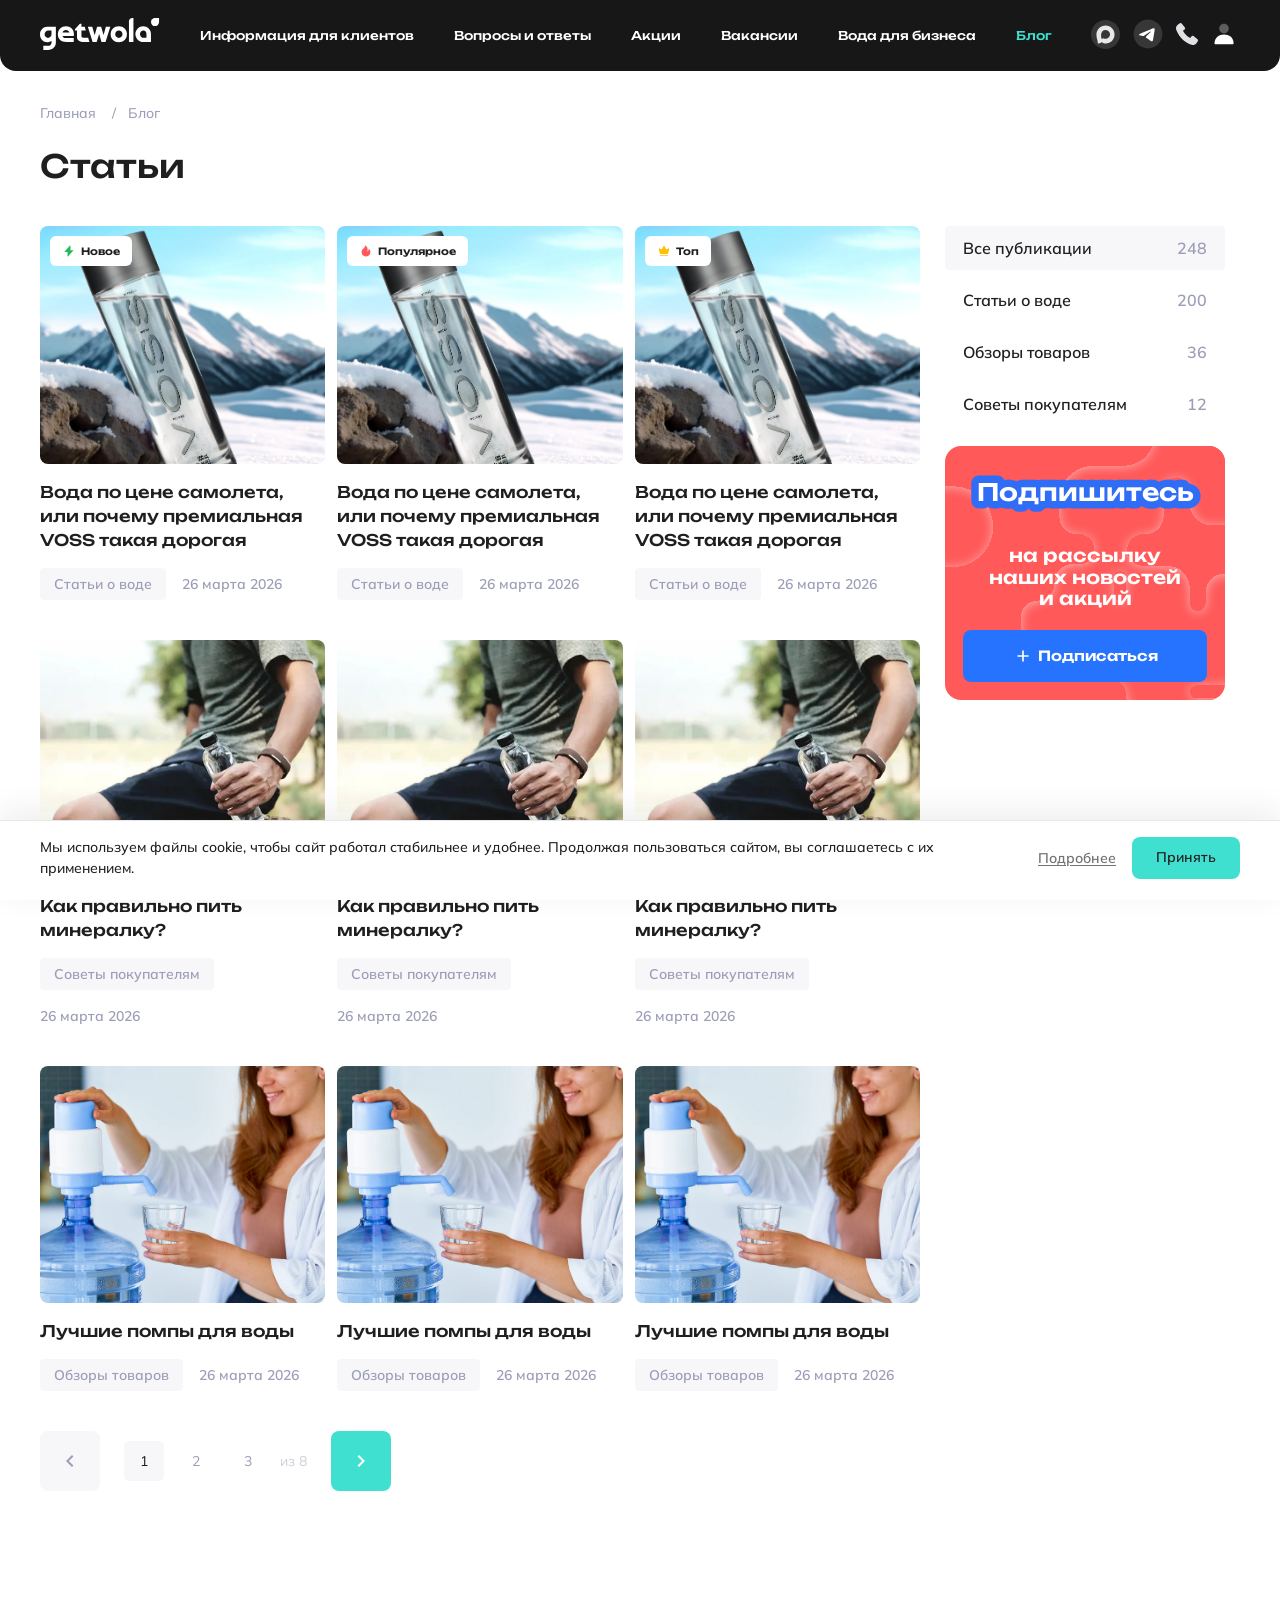
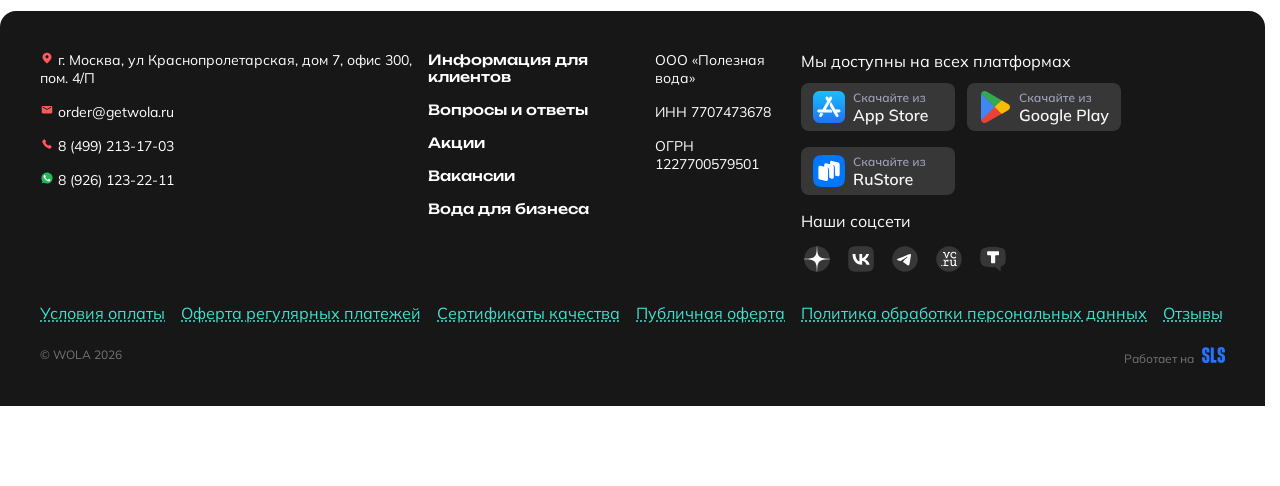
==== commit 58b2e0b9: "styles fixes, cookie banner added, slider swipe feature added" ====
--- a/index.html
+++ b/index.html
@@ -598,7 +598,7 @@
                   >
                 </li>
               </ul>
-              <div class="subscribe">
+              <div id="open-modal-btn" role="button" class="subscribe">
                 <svg aria-label="Подпишитесь" role="img" viewBox="0 0 800 200">
                   <text
                     x="50%"
@@ -623,11 +623,7 @@
                   наших новостей <br />
                   и акций
                 </p>
-                <button
-                  id="open-modal-btn"
-                  type="button"
-                  class="subscribe-button"
-                >
+                <button type="button" class="subscribe-button">
                   Подписаться
                 </button>
               </div>
@@ -1050,6 +1046,32 @@
         </a>
       </div>
     </footer>
+    <div
+      id="cookie-banner"
+      class="cookie-banner"
+      role="region"
+      aria-label="Уведомление об использовании cookie"
+      aria-hidden="false"
+    >
+      <div class="cookie-banner-inner container">
+        <p class="cookie-banner-text">
+          Мы используем файлы cookie, чтобы сайт работал стабильнее и удобнее.
+          Продолжая пользоваться сайтом, вы соглашаетесь с их применением.
+        </p>
+        <div class="cookie-banner-actions">
+          <a class="cookie-banner-link" href="https://getwola.ru/page/info"
+            >Подробнее</a
+          >
+          <button
+            type="button"
+            class="cookie-banner-btn"
+            id="cookie-banner-accept"
+          >
+            Принять
+          </button>
+        </div>
+      </div>
+    </div>
     <div id="overlay" class="overlay" aria-hidden="true">
       <div
         class="modal"
@@ -1096,6 +1118,7 @@
         </form>
       </div>
     </div>
+    <script src="/cookie-banner.js" defer></script>
     <script src="/modal.js" defer></script>
   </body>
 </html>
--- a/styles/main.css
+++ b/styles/main.css
@@ -205,7 +205,7 @@
 .footer-docs-list {
   display: flex;
   flex-wrap: wrap;
-  column-gap: 3px;
+  column-gap: 16px;
   row-gap: 8px;
   color: var(--color-accent);
   text-decoration: underline;
@@ -265,6 +265,7 @@
   position: relative;
   overflow: hidden;
   border-radius: 16px;
+  cursor: pointer;
 }
 
 .subscribe::after {
@@ -536,7 +537,169 @@
   }
 }
 
-@media screen and (max-width: 1280px) {
+.cookie-banner {
+  min-height: 80px;
+  position: fixed;
+  right: 0;
+  bottom: 0;
+  left: 0;
+  z-index: 80;
+  padding: 16px 0 calc(16px + env(safe-area-inset-bottom, 0));
+  background-color: #fff;
+  border-top: 1px solid rgba(31, 31, 31, 0.1);
+  box-shadow: 0 -8px 32px rgba(31, 31, 31, 0.08);
+  transform: translate3d(0, 0, 0);
+  opacity: 1;
+  visibility: visible;
+  transition:
+    transform 0.35s cubic-bezier(0.4, 0, 0.2, 1),
+    opacity 0.3s ease,
+    visibility 0s linear 0s;
+}
+
+.cookie-banner.cookie-banner--closing {
+  pointer-events: none;
+  transform: translate3d(0, calc(100% + 24px), 0);
+  opacity: 0;
+  visibility: hidden;
+  transition:
+    transform 0.35s cubic-bezier(0.4, 0, 0.2, 1),
+    opacity 0.28s ease,
+    visibility 0s linear 0.3s;
+}
+
+.cookie-banner[hidden] {
+  display: none;
+}
+
+@media (prefers-reduced-motion: reduce) {
+  .cookie-banner,
+  .cookie-banner.cookie-banner--closing {
+    transition-duration: 0.01ms;
+    transition-delay: 0s;
+  }
+
+  body.has-cookie-banner {
+    transition-duration: 0.01ms;
+  }
+}
+
+.cookie-banner-inner {
+  display: flex;
+  flex-wrap: wrap;
+  align-items: center;
+  justify-content: space-between;
+  gap: 16px 24px;
+}
+
+.cookie-banner-text {
+  margin: 0;
+  font-family: var(--font-secondary);
+  font-size: 14px;
+  line-height: 150%;
+  font-weight: 500;
+  color: var(--color-text);
+  width: calc(100% - 250px);
+}
+
+.cookie-banner-actions {
+  display: flex;
+
+  align-items: center;
+  gap: 12px 16px;
+}
+
+.cookie-banner-link {
+  font-family: var(--font-secondary);
+  font-size: 14px;
+  font-weight: 600;
+  color: var(--color-text-secondary);
+  text-decoration: underline;
+  text-underline-offset: 2px;
+}
+
+.cookie-banner-btn {
+  width: fit-content;
+  padding: 12px 24px;
+  font-family: var(--font-secondary);
+  font-size: 14px;
+  font-weight: 600;
+  line-height: 1.25;
+  color: var(--color-text);
+  background-color: var(--color-accent);
+  border: none;
+  border-radius: 8px;
+  cursor: pointer;
+  transition: opacity 0.2s ease;
+}
+
+.cookie-banner-btn:focus-visible {
+  outline: 2px solid var(--color-blue);
+  outline-offset: 2px;
+}
+
+@media (any-hover: hover) {
+  .cookie-banner-link:hover {
+    color: var(--color-text);
+  }
+
+  .cookie-banner-btn:hover {
+    opacity: 0.88;
+  }
+}
+
+body.has-cookie-banner {
+  padding-bottom: 80px;
+  transition: padding-bottom 0.35s cubic-bezier(0.4, 0, 0.2, 1);
+}
+
+body.has-cookie-banner.has-cookie-banner--retracting {
+  padding-bottom: 0;
+}
+
+@media screen and (max-width: 768px) {
+  body.has-cookie-banner:not(.has-cookie-banner--retracting) {
+    padding-bottom: 140px;
+  }
+
+  .cookie-banner {
+    display: flex;
+    flex-direction: column;
+    min-height: 140px;
+    padding-bottom: 10px;
+  }
+
+  .cookie-banner-inner {
+    flex: 1 1 auto;
+    align-self: stretch;
+    min-height: 0;
+    flex-wrap: nowrap;
+    flex-direction: column;
+    justify-content: space-between;
+    gap: 0;
+  }
+
+  .cookie-banner-text {
+    width: 100%;
+  }
+
+  .cookie-banner-actions {
+    width: 100%;
+    justify-content: space-between;
+  }
+}
+
+@media screen and (max-width: 480px) {
+  body.has-cookie-banner:not(.has-cookie-banner--retracting) {
+    padding-bottom: 160px;
+  }
+
+  .cookie-banner {
+    min-height: 160px;
+  }
+}
+
+@media screen and (max-width: 1200px) {
   .header-nav-list {
     display: none;
   }
